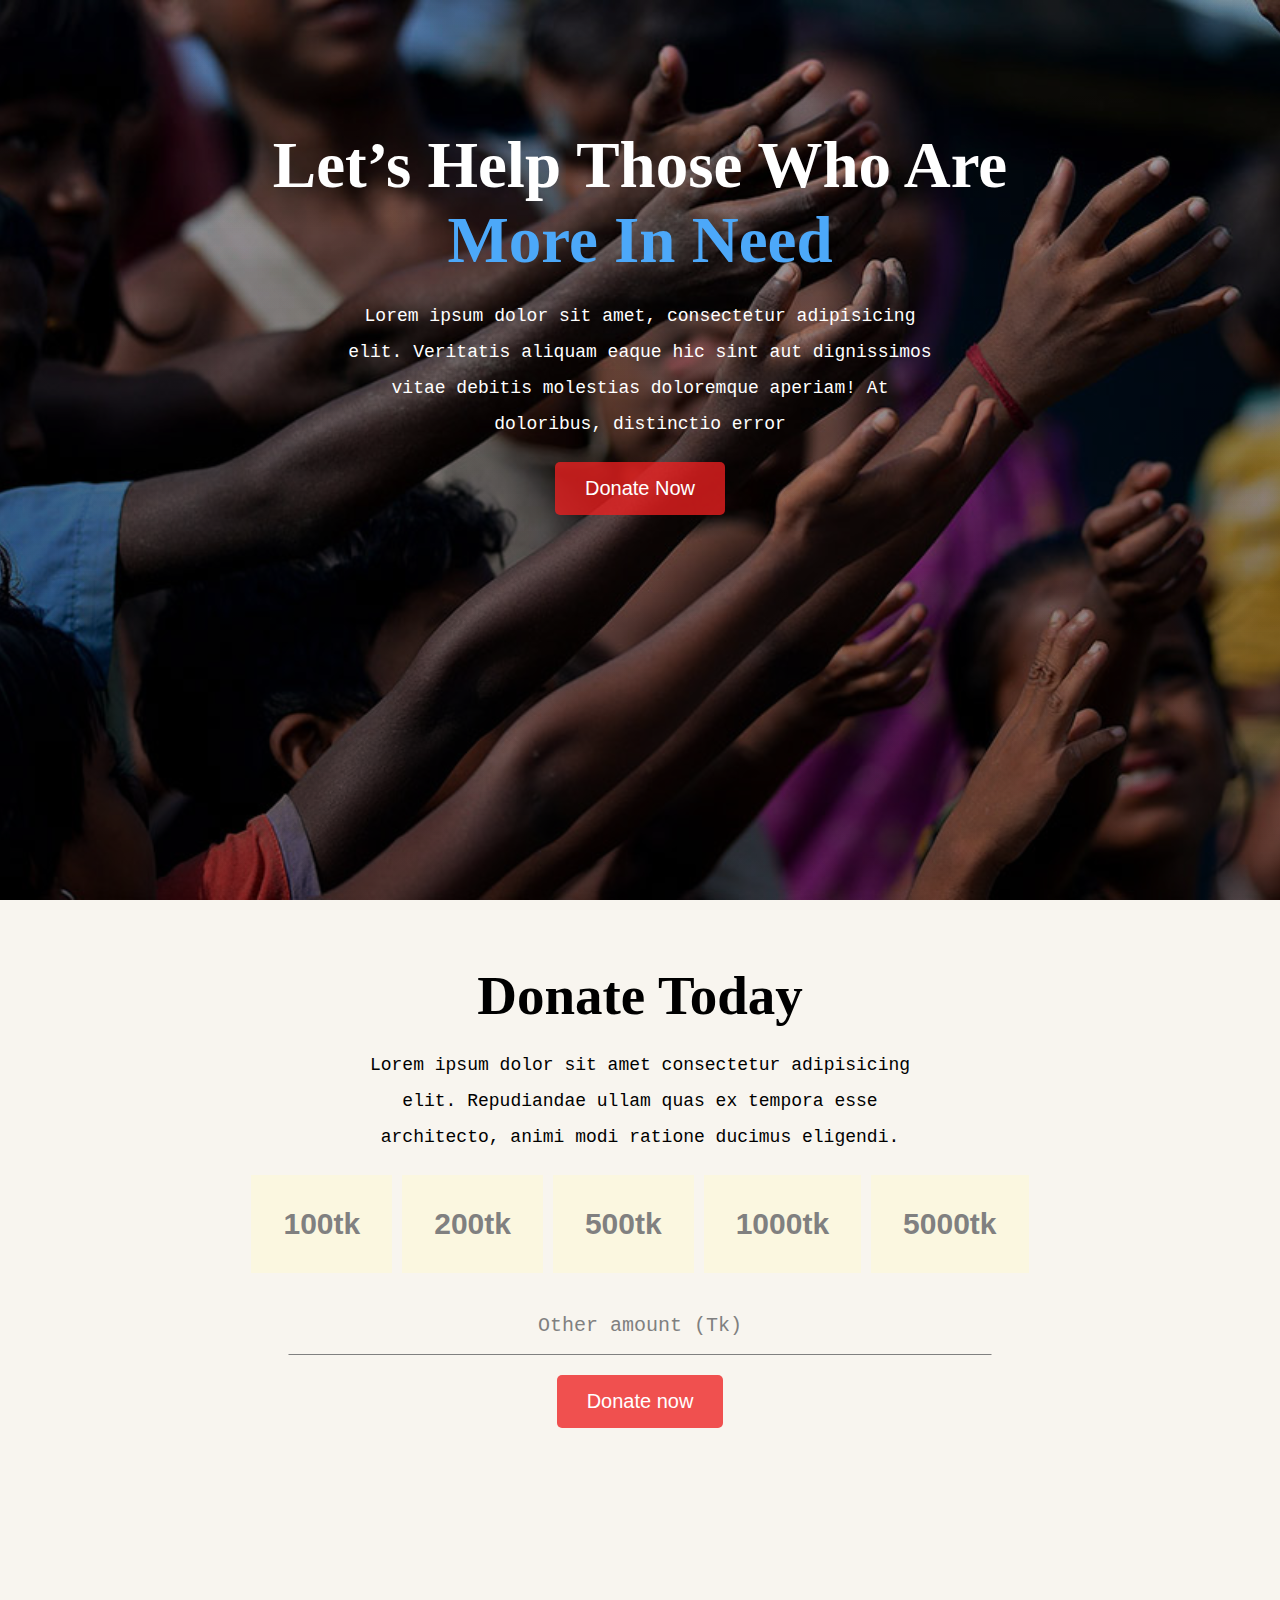
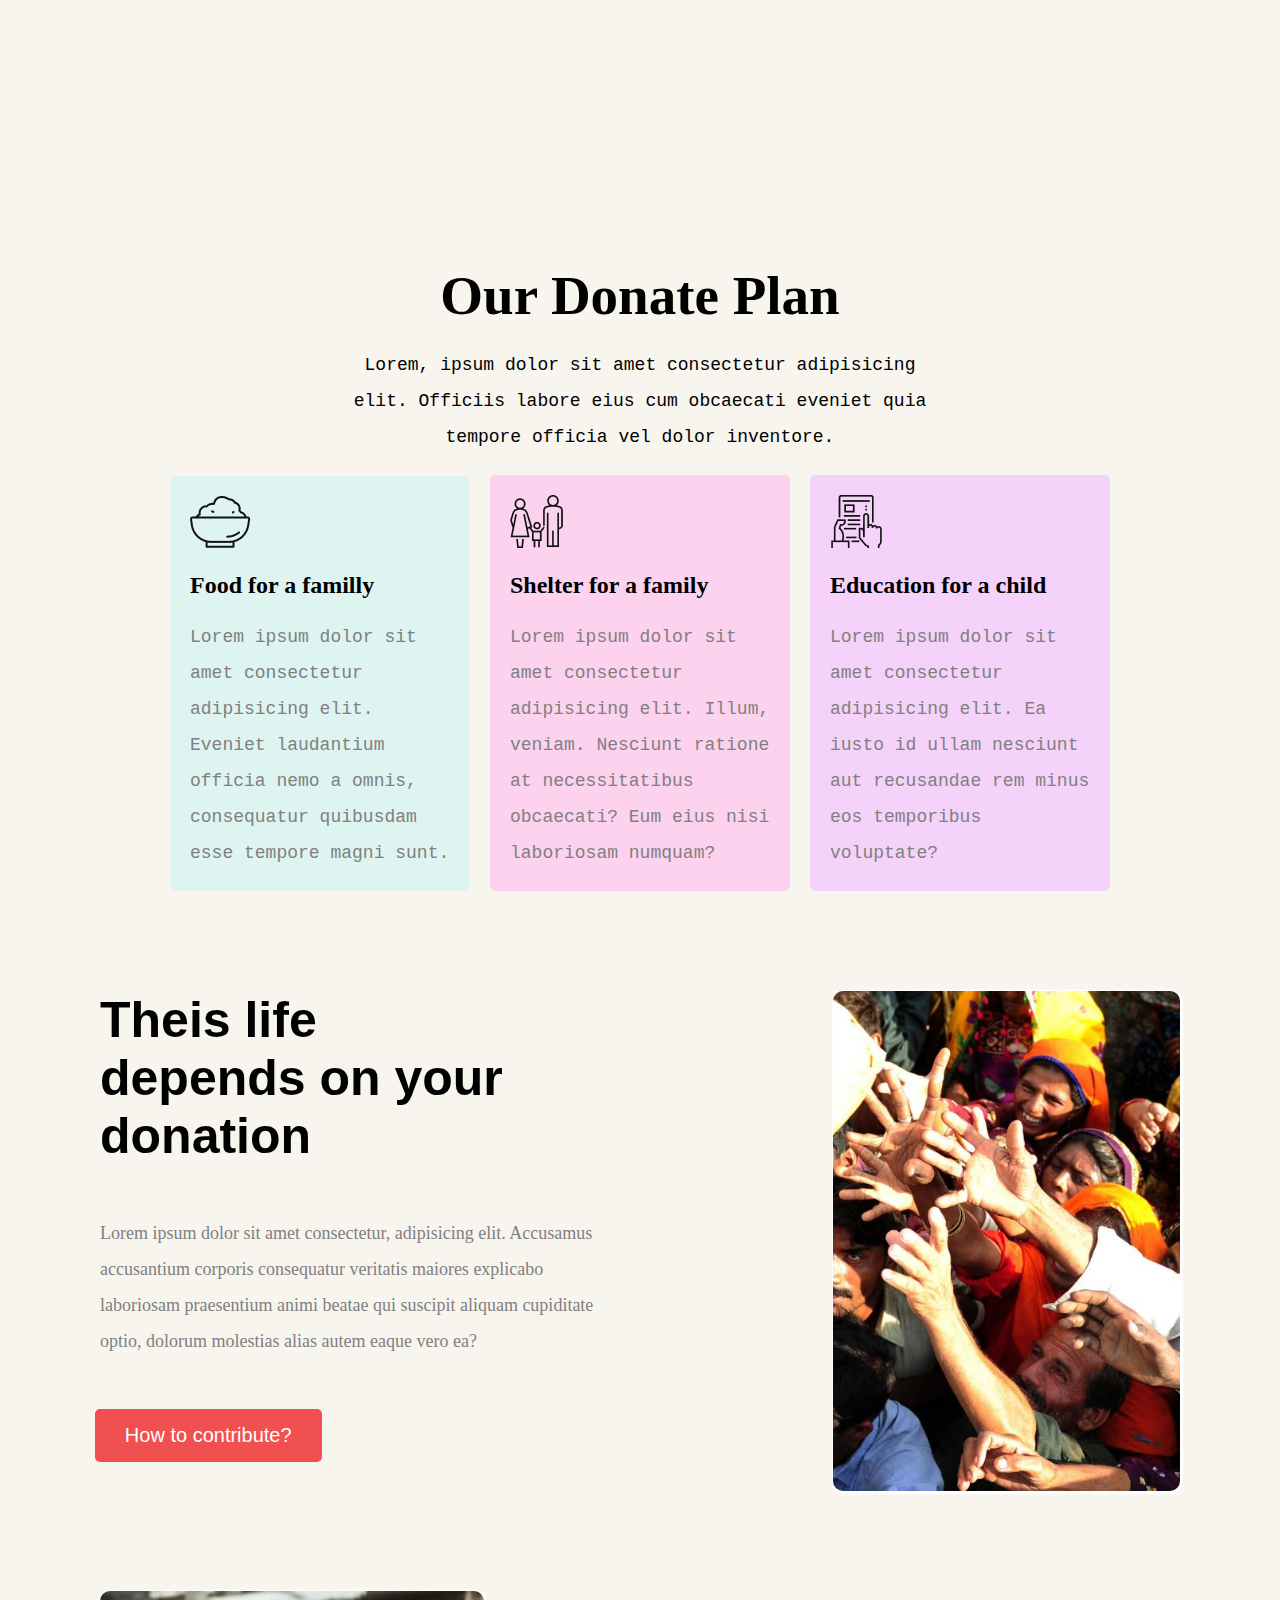
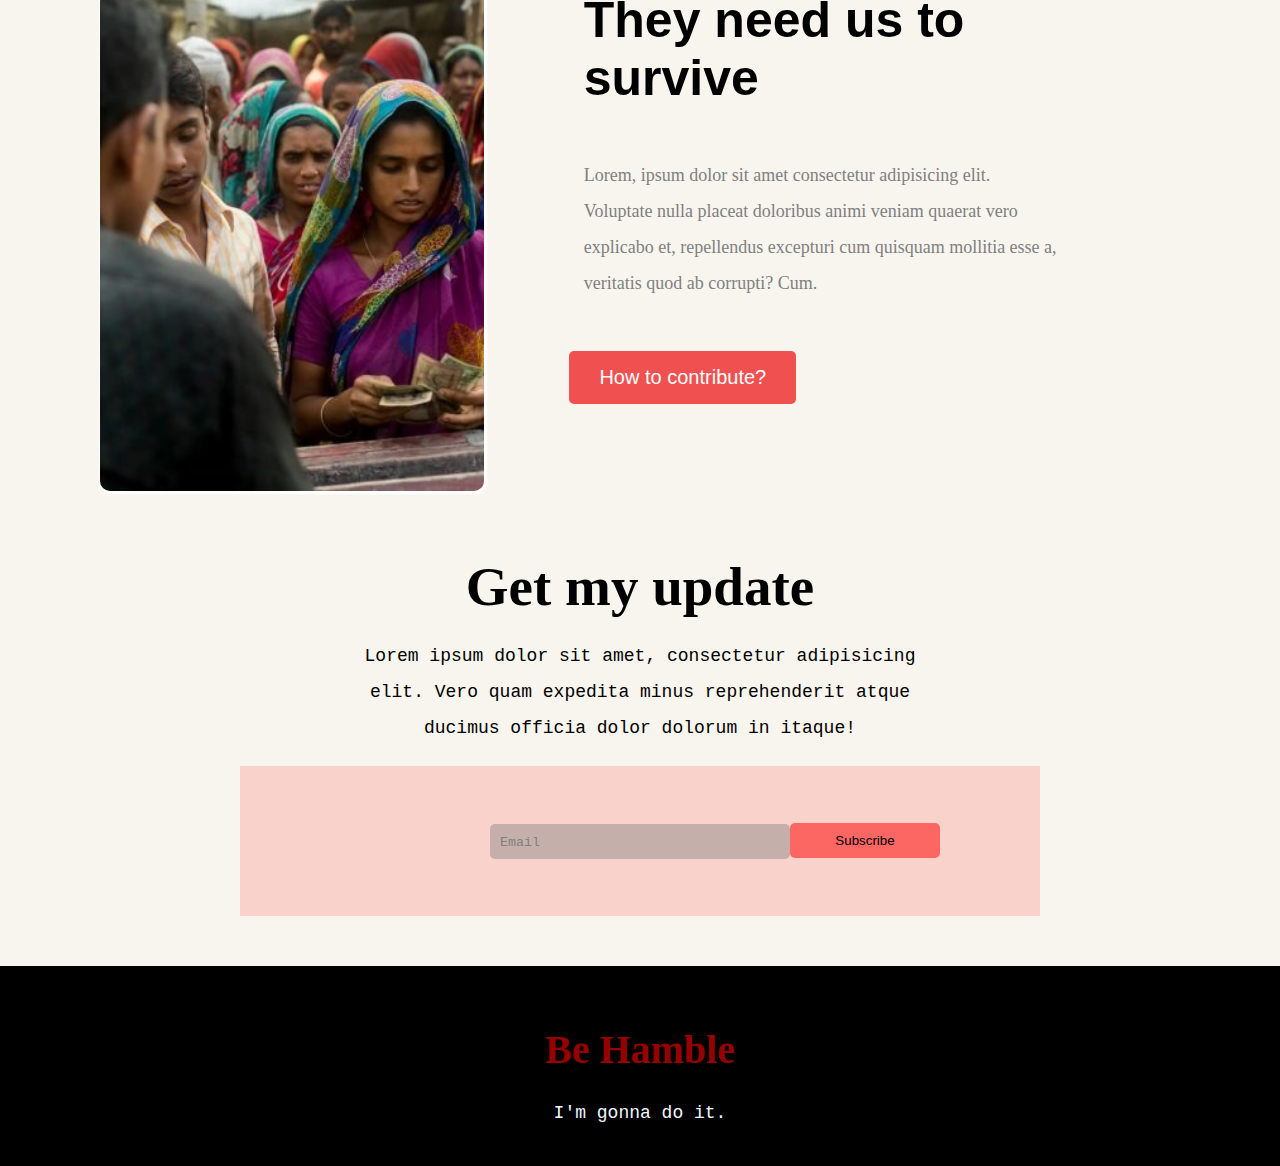
==== index.html @ bf248bb9 "guta maira push koira dlm" ====
<!-- @format -->

<!DOCTYPE html>
<html lang="en">
  <head>
    <meta charset="UTF-8" />
    <meta http-equiv="X-UA-Compatible" content="IE=edge" />
    <meta name="viewport" content="width=device-width, initial-scale=1.0" />
    <title>Donate Today</title>
    <link rel="stylesheet" href="styles/style.css" />
  </head>
  <body>
    <header>
      <section class="banner-section">
        <h1 class="banner-title">
          Let’s Help Those Who Are <br />
          <span>More In Need</span>
        </h1>
        <p class="banner-description">
          Lorem ipsum dolor sit amet, consectetur adipisicing elit. Veritatis
          aliquam eaque hic sint aut dignissimos vitae debitis molestias
          doloremque aperiam! At doloribus, distinctio error
        </p>
        <button class="primary-btn">Donate Now</button>
      </section>
    </header>
    <main>
      <section class="donation-feild">
        <div class="donation-container">
          <h1 class="donate-title">Donate Today</h1>
          <p class="donate-description">
            Lorem ipsum dolor sit amet consectetur adipisicing elit. Repudiandae
            ullam quas ex tempora esse architecto, animi modi ratione ducimus
            eligendi.
          </p>
          <section class="select-tk">
            <div class="tk">100tk</div>
            <div class="tk">200tk</div>
            <div class="tk">500tk</div>
            <div class="tk">1000tk</div>
            <div class="tk">5000tk</div>
          </section>
          <input
            type="text"
            name=""
            id="amount"
            placeholder="Other amount (Tk)"
          />
          <br />
          <button class="primary-btn">Donate now</button>
        </div>
        <!-- donation summary -->
        <section class="donation-sumary">
          <h1 class="donation-title">Our Donate Plan</h1>
          <p class="donation-description">
            Lorem, ipsum dolor sit amet consectetur adipisicing elit. Officiis
            labore eius cum obcaecati eveniet quia tempore officia vel dolor
            inventore.
          </p>
          <div class="plan-container">
            <div class="plan-section box-1">
              <img src="/icons/food.png" alt="food" />
              <h2>Food for a familly</h2>
              <p>
                Lorem ipsum dolor sit amet consectetur adipisicing elit. Eveniet
                laudantium officia nemo a omnis, consequatur quibusdam esse
                tempore magni sunt.
              </p>
            </div>
            <div class="plan-section box-2">
              <img src="/icons/shelter.png" alt="shelter" />
              <h2>Shelter for a family</h2>
              <p>
                Lorem ipsum dolor sit amet consectetur adipisicing elit. Illum,
                veniam. Nesciunt ratione at necessitatibus obcaecati? Eum eius
                nisi laboriosam numquam?
              </p>
            </div>
            <div class="plan-section box-3">
              <img src="/icons/Frame-1.png" alt="eaducation" />
              <h2>Education for a child</h2>
              <p>
                Lorem ipsum dolor sit amet consectetur adipisicing elit. Ea
                iusto id ullam nesciunt aut recusandae rem minus eos temporibus
                voluptate?
              </p>
            </div>
          </div>
          <!-- work section -->
          <div class="work-container">
            <div class="infro-container">
              <h1>Theis life depends on your donation</h1>
              <p>
                Lorem ipsum dolor sit amet consectetur, adipisicing elit.
                Accusamus accusantium corporis consequatur veritatis maiores
                explicabo laboriosam praesentium animi beatae qui suscipit
                aliquam cupiditate optio, dolorum molestias alias autem eaque
                vero ea?
              </p>
              <div class="btn-align">
                <button class="primary-btn">How to contribute?</button>
              </div>
            </div>
            <div class="img-container right-img">
              <img
                src="/images/donation0.jpg"
                alt="donation-img"
                class="work-img"
              />
            </div>
          </div>
          <div class="work-container">
            <div class="img-container left-img">
              <img
                src="/images/donation1.jpg"
                alt="donation-img"
                class="work-img"
              />
            </div>
            <div class="infro-container">
              <h1>They need us to survive</h1>
              <p>
                Lorem, ipsum dolor sit amet consectetur adipisicing elit.
                Voluptate nulla placeat doloribus animi veniam quaerat vero
                explicabo et, repellendus excepturi cum quisquam mollitia esse
                a, veritatis quod ab corrupti? Cum.
              </p>
              <div class="btn-align">
                <button class="primary-btn">How to contribute?</button>
              </div>
            </div>
          </div>

          <h1 class="update-title">Get my update</h1>
          <p class="update-description">
            Lorem ipsum dolor sit amet, consectetur adipisicing elit. Vero quam
            expedita minus reprehenderit atque ducimus officia dolor dolorum in
            itaque!
          </p>
          <div class="mail-container">
            <section class="messege">
              <input type="email" id="mail" placeholder="Email" />
              <input type="button" value="Subscribe" id="subscribe" />
            </section>
          </div>
        </section>
      </section>
    </main>
    <footer>
      <h1>Be Hamble</h1>
      <p>I'm gonna do it.</p>
    </footer>
  </body>
</html>
---- styles/style.css ----
/** @format */

* {
  margin: 0;
  padding: 0;
  box-sizing: border-box;
}
/* banner section */
.banner-section {
  width: 100%;
  height: 100vh;
  background-image: url("../images/donation-banner.jpg"),
    linear-gradient(rgba(49, 45, 45, 0.581), rgba(62, 52, 52, 0.929));
  background-blend-mode: overlay;
  background-repeat: no-repeat;
  background-position: center;
  background-size: cover;
  background-attachment: scroll;
  text-align: center;
  color: white;
}

.banner-title {
  font-size: 65px;
  font-weight: 900;
  font-family: Cambria, Cochin, Georgia, Times, "Times New Roman", serif;
  padding-top: 10%;
}

.banner-title > span {
  color: rgb(76, 168, 249);
}

.banner-description,
.donate-description,
.donation-description,
.update-description {
  font-size: 18px;
  font-family: "Courier New", Courier, monospace;
  width: 50%;
  text-align: center;
  padding: 20px;
  margin: 0 auto;
  line-height: 2;
}
/* this is primary btn which is appliyed all btn */
.primary-btn {
  color: white;
  font-size: 20px;
  padding: 15px 30px;
  background-color: rgba(237, 32, 32, 0.778);
  border: none;
  border-radius: 5px;
}

.primary-btn:hover {
  background-color: rgb(252, 88, 88);
}

/* donation feild */
.donation-feild {
  width: 100%;
  height: auto;
  text-align: center;
  background-color: rgb(248, 245, 239);
  padding-bottom: 50px;
}

.donation-container {
  height: 100vh;
}

.donate-title,
.donation-title,
.update-title {
  font-size: 55px;
  font-weight: 900;
  font-family: Cambria, Cochin, Georgia, Times, "Times New Roman", serif;
  padding-top: 5%;
}

.select-tk {
  display: flex;
  gap: 10px;
  justify-content: center;
  align-items: center;
}

.tk {
  color: gray;
  background-color: rgb(251, 247, 224);
  font-size: 30px;
  font-weight: bold;
  font-family: "Franklin Gothic Medium", "Arial Narrow", Arial, sans-serif;
  padding: 30px;
  border: 2px solid transparent;
}

.tk:hover,
.tk:active {
  border: 2px solid rgb(250, 107, 107);
  background-color: rgb(252, 192, 192);
  color: rgb(251, 102, 102);
  border-radius: 5px;
}

#amount {
  color: gray;
  height: 10px;
  width: 55%;
  padding: 30px;
  text-align: center;
  border-bottom: 1px solid gray !important ;
  outline: none;
  border: 1px solid transparent;
  margin: 20px 0;
  background: transparent;
  font-size: 20px;
}

::placeholder {
  color: gray;
  font-family: "Courier New", Courier, monospace;
}

.plan-container {
  display: flex;
  width: 90%;
  gap: 20px;
  justify-content: center;
  align-items: center;
  margin: 0 auto;
}

.plan-section {
  border: none;
  border-radius: 5px;
  padding: 20px;
  text-align: left;
  height: auto;
  width: 300px;
}

.plan-section > h2 {
  padding: 20px 0;
  color: black;
}

.plan-section > p {
  color: gray;
  line-height: 2;
  font-size: 18px;
  font-family: "Courier New", Courier, monospace;
}
.box-1 {
  background-color: rgba(99, 242, 250, 0.176);
}
.box-2 {
  background-color: rgba(254, 195, 239, 0.697);
}

.box-3 {
  background-color: rgba(243, 195, 254, 0.697);
}

.work-container {
  display: flex;
  width: 100%;
}

.img-container {
  height: 500px;
  width: 800px;
  margin-top: 20px;
  border-radius: 10px;
  box-shadow: 1px 1px 2px 2px white;
  margin-top: 100px;
  overflow: hidden;
}

.right-img {
  margin-right: 100px;
}

.left-img {
  margin-left: 100px;
}
.work-img {
  height: 100%;
  width: 100%;
  object-fit: cover;
  object-position: center;
}

.infro-container h1 {
  width: 50%;
  font-size: 50px;
  font-weight: bold;
  font-family: "Franklin Gothic Medium", "Arial Narrow", Arial, sans-serif;
  text-align: left;
  margin-left: 100px;
  margin-top: 100px;
}

.infro-container p {
  height: auto;
  font-size: 18px;
  color: gray;
  text-align: left;
  width: 60%;
  margin-left: 100px;
  line-height: 2;
  padding: 50px 0;
}
.btn-align {
  width: 50%;
}

.mail-container {
  display: flex;
  justify-content: center;
  align-items: center;
  height: 150px;
  width: 800px;
  margin: 0 auto;
  background-color: rgba(251, 177, 167, 0.499);
  position: relative;
}

#mail,
#subscribe {
  border: none;
  outline: none;
  height: 35px;
  padding: 10px;
}

#mail {
  width: 300px;
  background-color: rgba(128, 128, 128, 0.43);
  border-radius: 5px;
}
#subscribe {
  width: 150px;
  background-color: rgba(255, 0, 0, 0.51);
  border-radius: 5px;
  position: absolute;
  top: 57px;
  right: 100px;
}

footer {
  width: 100%;
  height: 200px;
  background-color: black;
  text-align: center;
  color: aliceblue;
}

footer h1 {
  font-size: 40px;
  font-family: "Times New Roman", Times, serif;
  padding-top: 60px;
  color: rgba(255, 0, 0, 0.596);
}

footer p {
  padding-top: 30px;
  font-size: 18px;
  font-family: "Courier New", Courier, monospace;
}
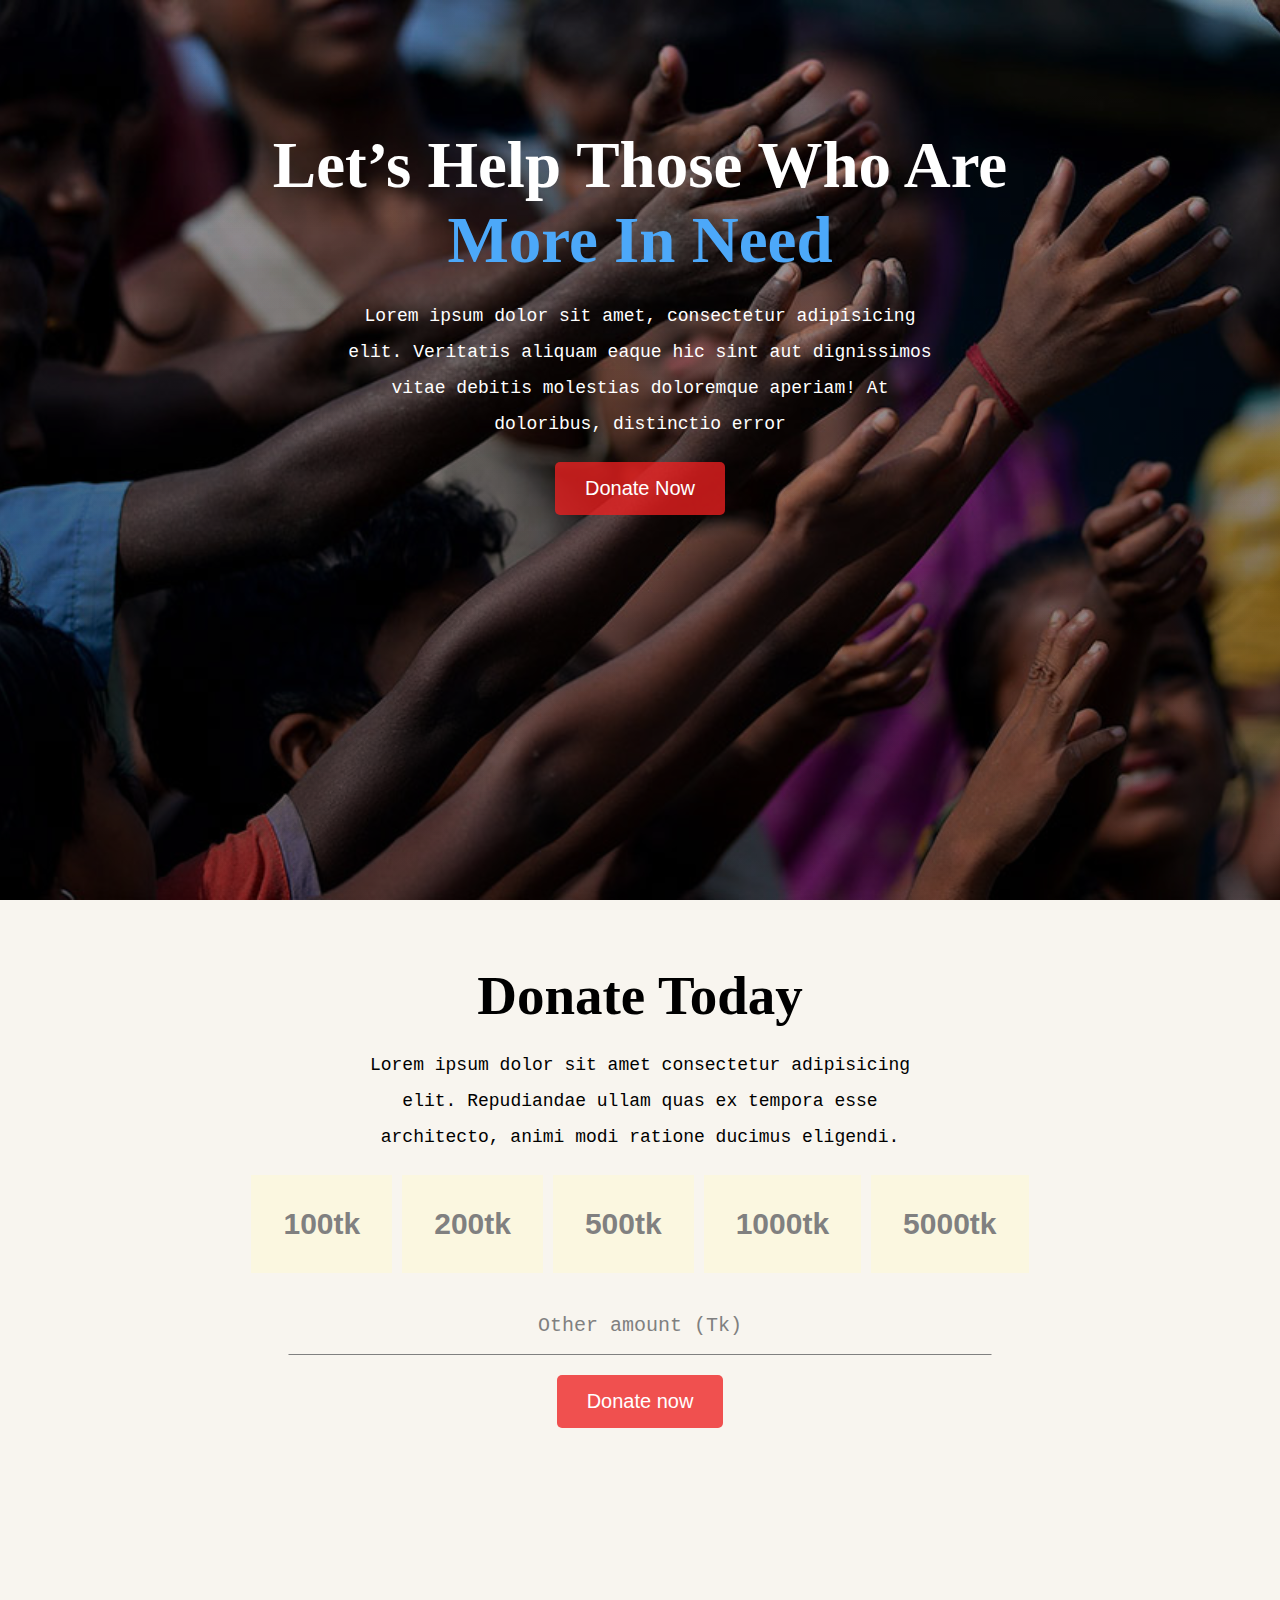
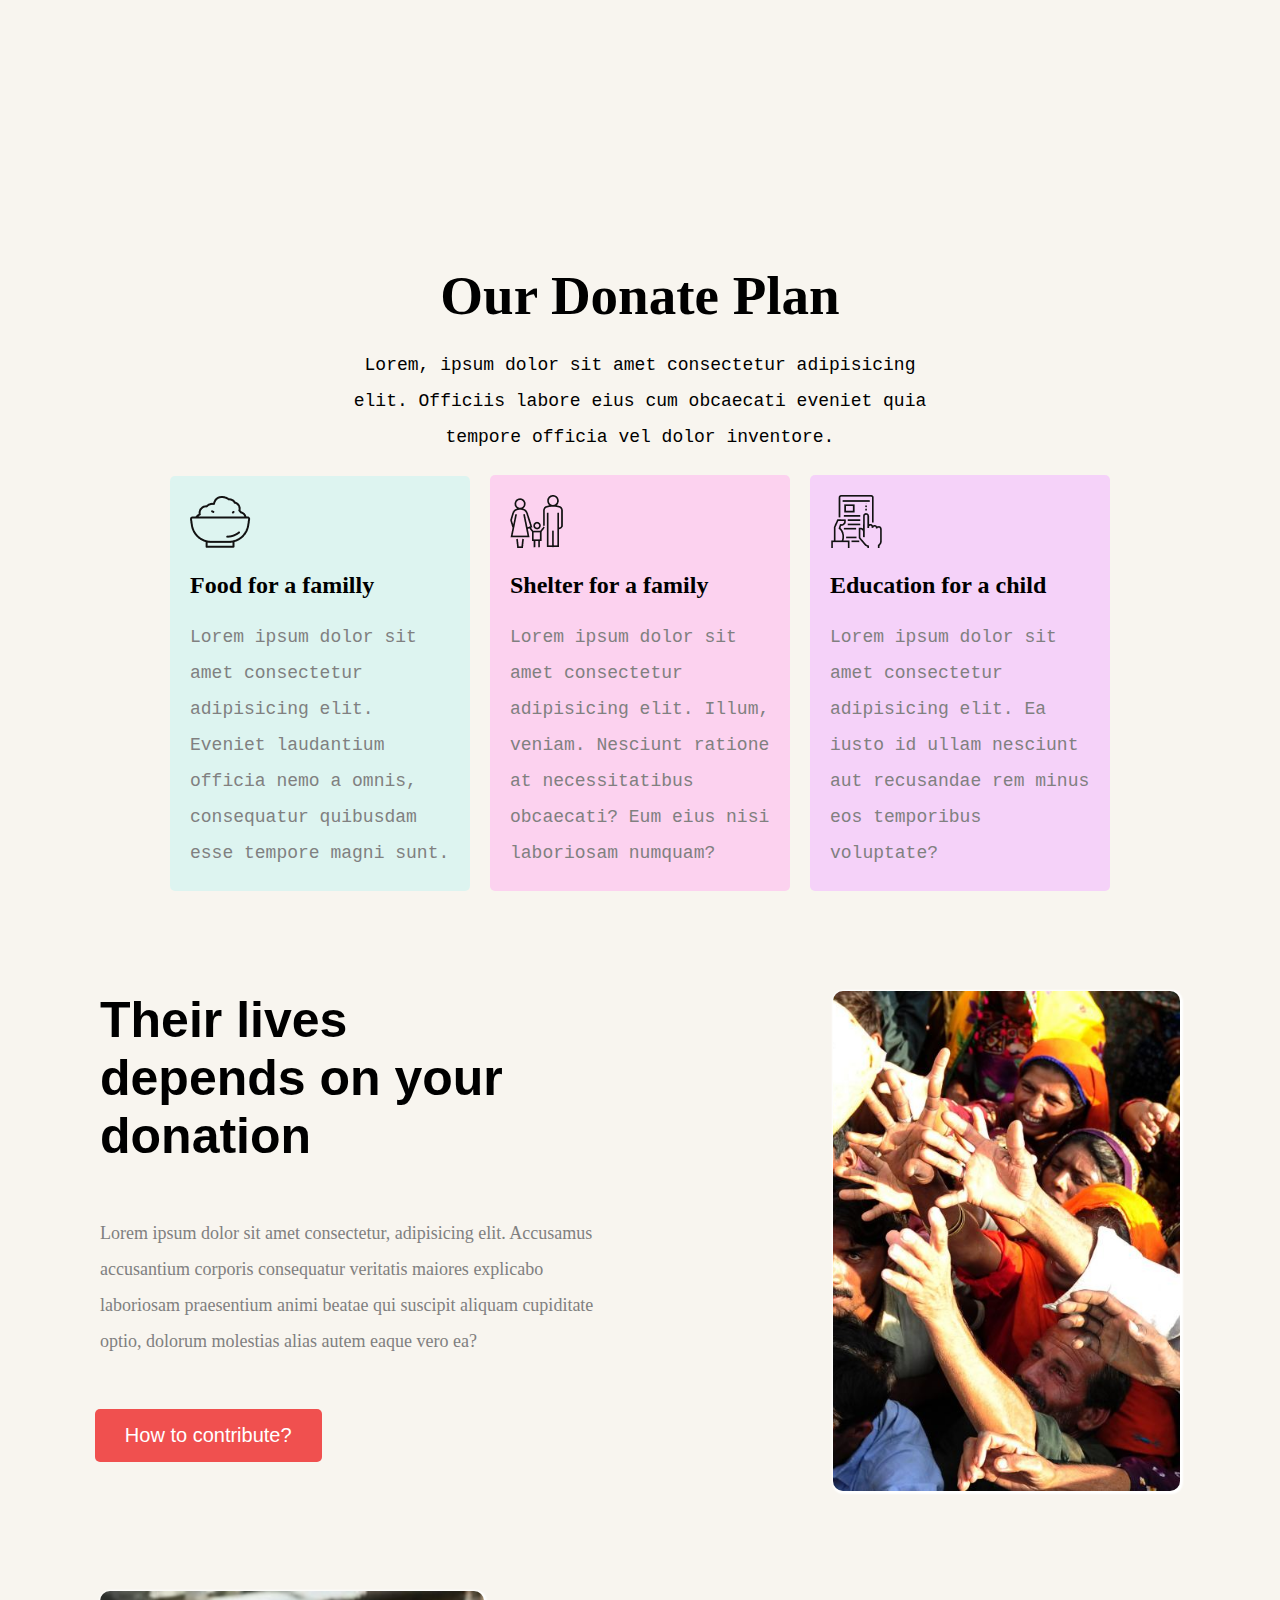
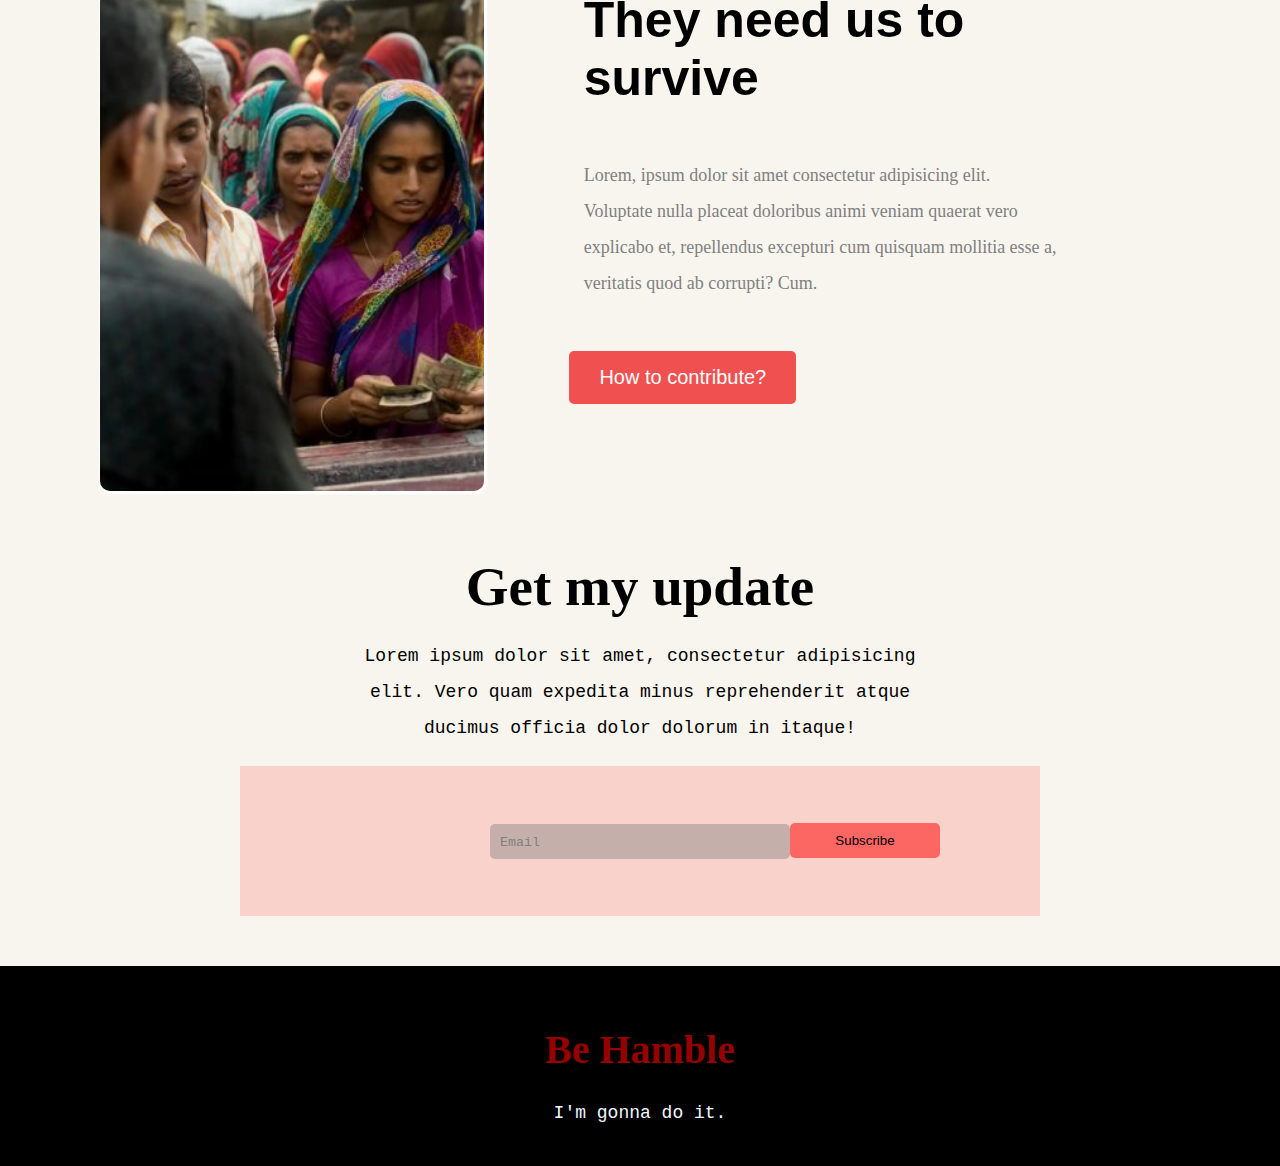
==== commit da337e46: "resolved guta" ====
--- a/index.html
+++ b/index.html
@@ -89,7 +89,7 @@
           <!-- work section -->
           <div class="work-container">
             <div class="infro-container">
-              <h1>Theis life depends on your donation</h1>
+              <h1>Their lives depends on your donation</h1>
               <p>
                 Lorem ipsum dolor sit amet consectetur, adipisicing elit.
                 Accusamus accusantium corporis consequatur veritatis maiores
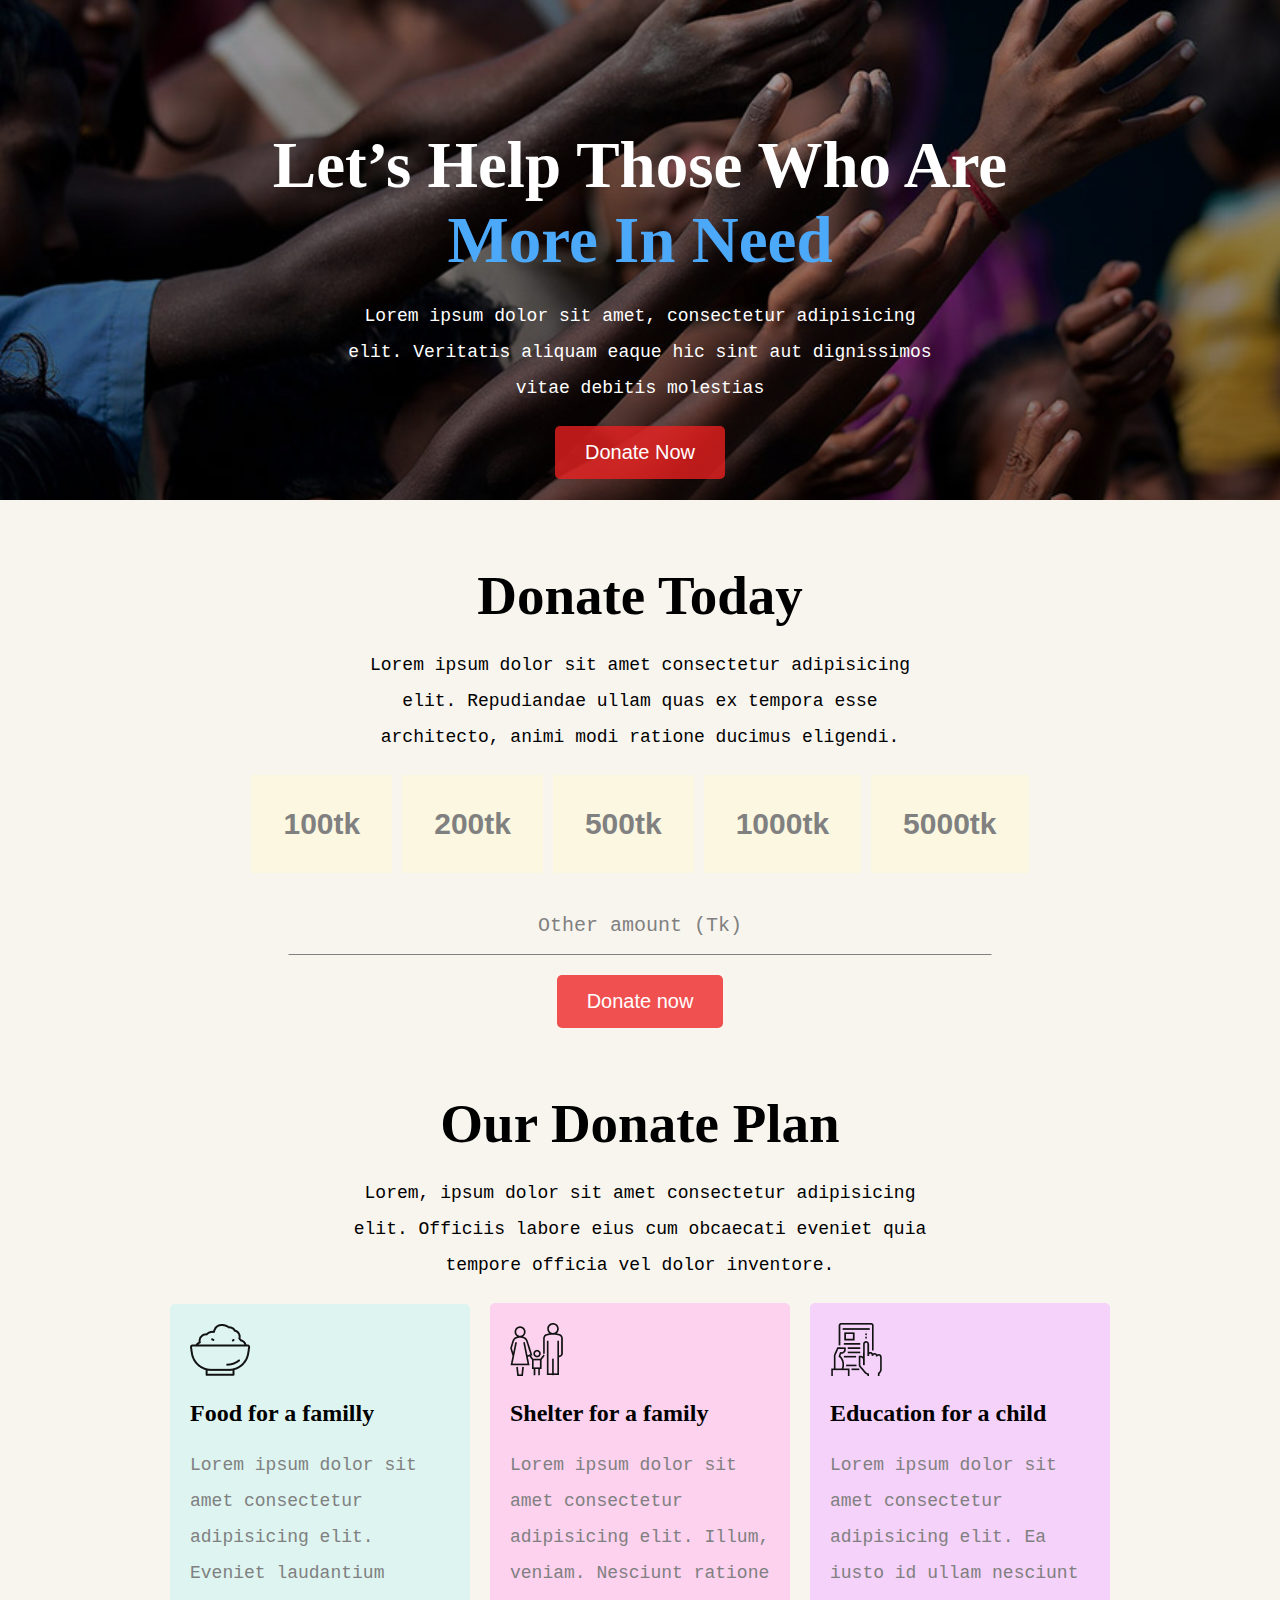
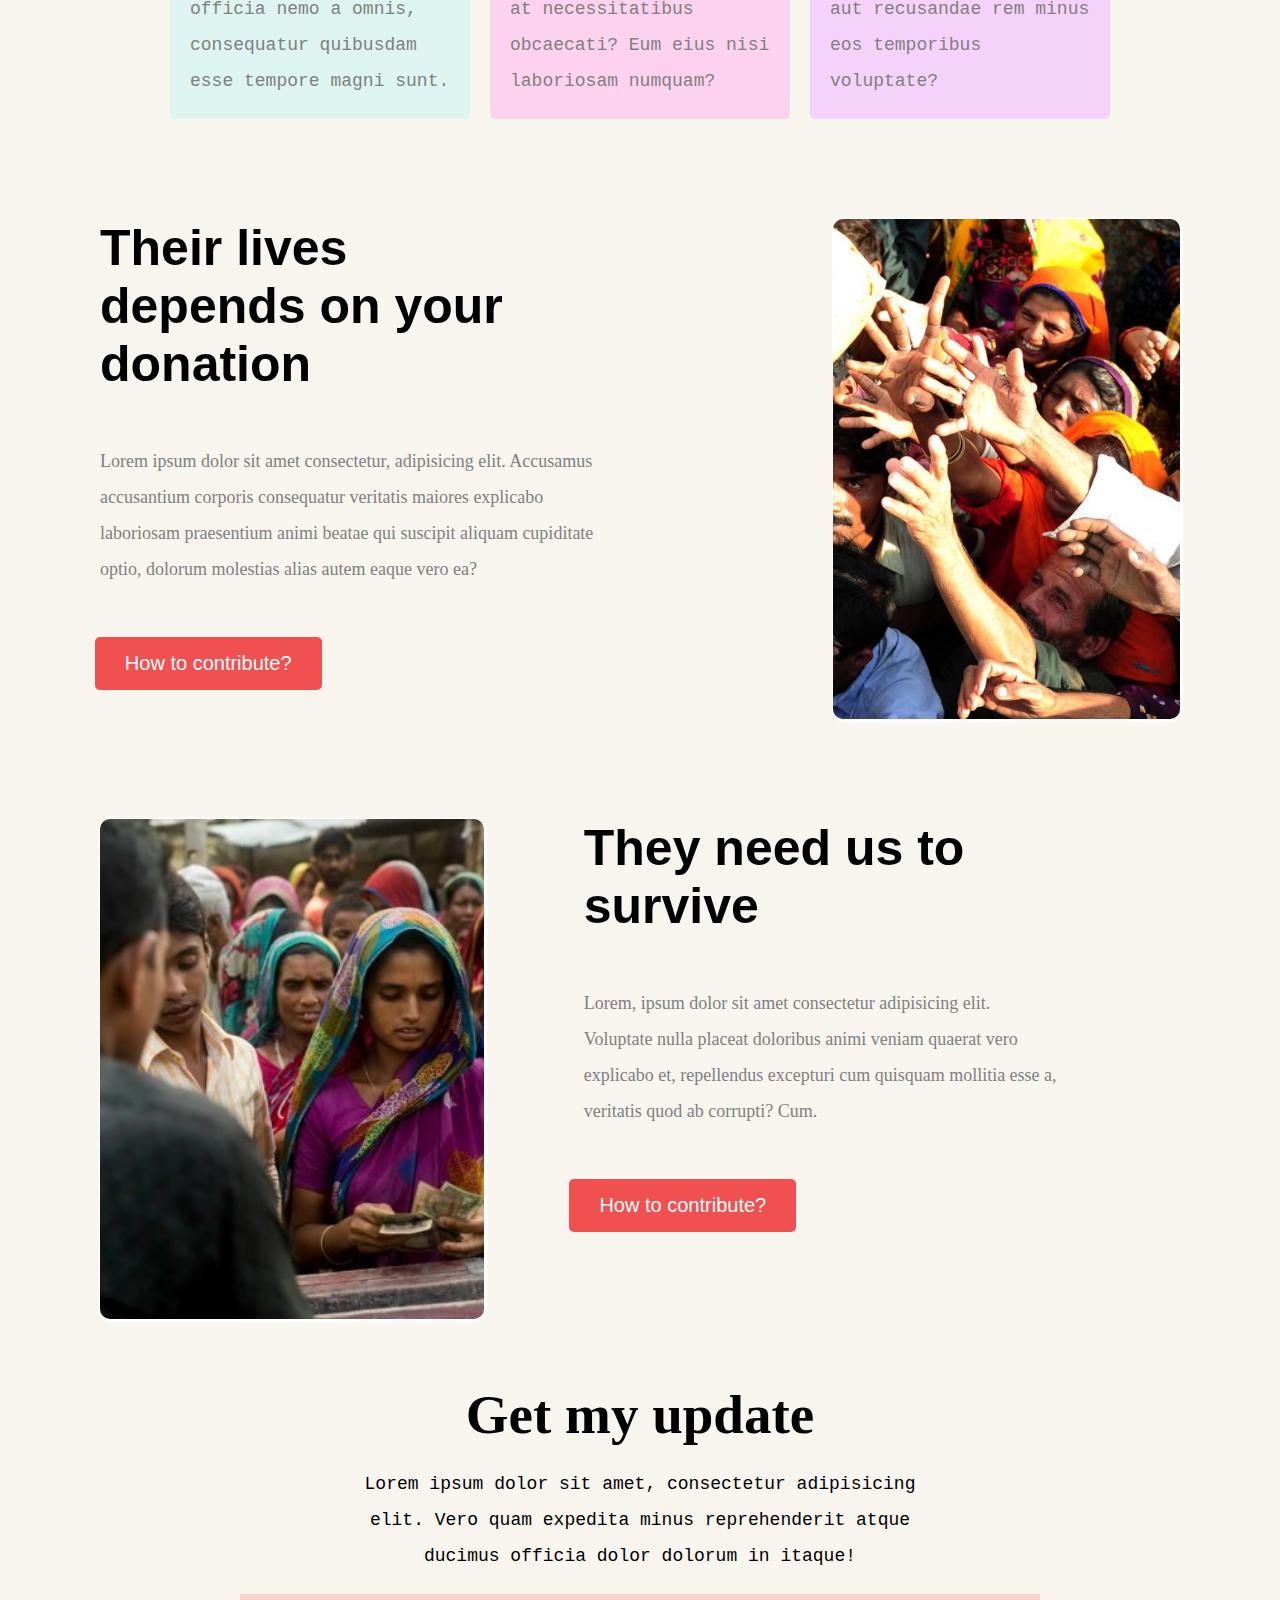
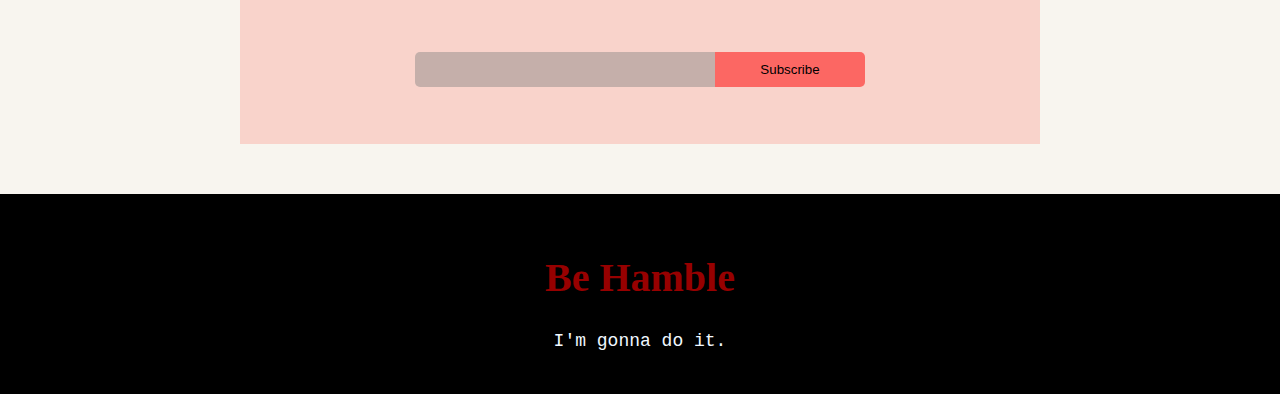
==== commit 5e21de21: "one more update" ====
--- a/index.html
+++ b/index.html
@@ -19,7 +19,6 @@
         <p class="banner-description">
           Lorem ipsum dolor sit amet, consectetur adipisicing elit. Veritatis
           aliquam eaque hic sint aut dignissimos vitae debitis molestias
-          doloremque aperiam! At doloribus, distinctio error
         </p>
         <button class="primary-btn">Donate Now</button>
       </section>
@@ -138,10 +137,8 @@
             itaque!
           </p>
           <div class="mail-container">
-            <section class="messege">
-              <input type="email" id="mail" placeholder="Email" />
-              <input type="button" value="Subscribe" id="subscribe" />
-            </section>
+            <div><input type="email" name="" id="mail" /></div>
+            <div><button id="subscribe">Subscribe</button></div>
           </div>
         </section>
       </section>
--- a/styles/style.css
+++ b/styles/style.css
@@ -8,7 +8,7 @@
 /* banner section */
 .banner-section {
   width: 100%;
-  height: 100vh;
+  height: 500px;
   background-image: url("../images/donation-banner.jpg"),
     linear-gradient(rgba(49, 45, 45, 0.581), rgba(62, 52, 52, 0.929));
   background-blend-mode: overlay;
@@ -67,7 +67,7 @@
 }
 
 .donation-container {
-  height: 100vh;
+  height: 100%;
 }
 
 .donate-title,
@@ -171,7 +171,6 @@
 .img-container {
   height: 500px;
   width: 800px;
-  margin-top: 20px;
   border-radius: 10px;
   box-shadow: 1px 1px 2px 2px white;
   margin-top: 100px;
@@ -189,7 +188,7 @@
   height: 100%;
   width: 100%;
   object-fit: cover;
-  object-position: center;
+  object-position: inherit;
 }
 
 .infro-container h1 {
@@ -224,7 +223,6 @@
   width: 800px;
   margin: 0 auto;
   background-color: rgba(251, 177, 167, 0.499);
-  position: relative;
 }
 
 #mail,
@@ -238,15 +236,12 @@
 #mail {
   width: 300px;
   background-color: rgba(128, 128, 128, 0.43);
-  border-radius: 5px;
+  border-radius: 5px 0 0 5px;
 }
 #subscribe {
   width: 150px;
   background-color: rgba(255, 0, 0, 0.51);
-  border-radius: 5px;
-  position: absolute;
-  top: 57px;
-  right: 100px;
+  border-radius: 0 5px 5px 0;
 }
 
 footer {
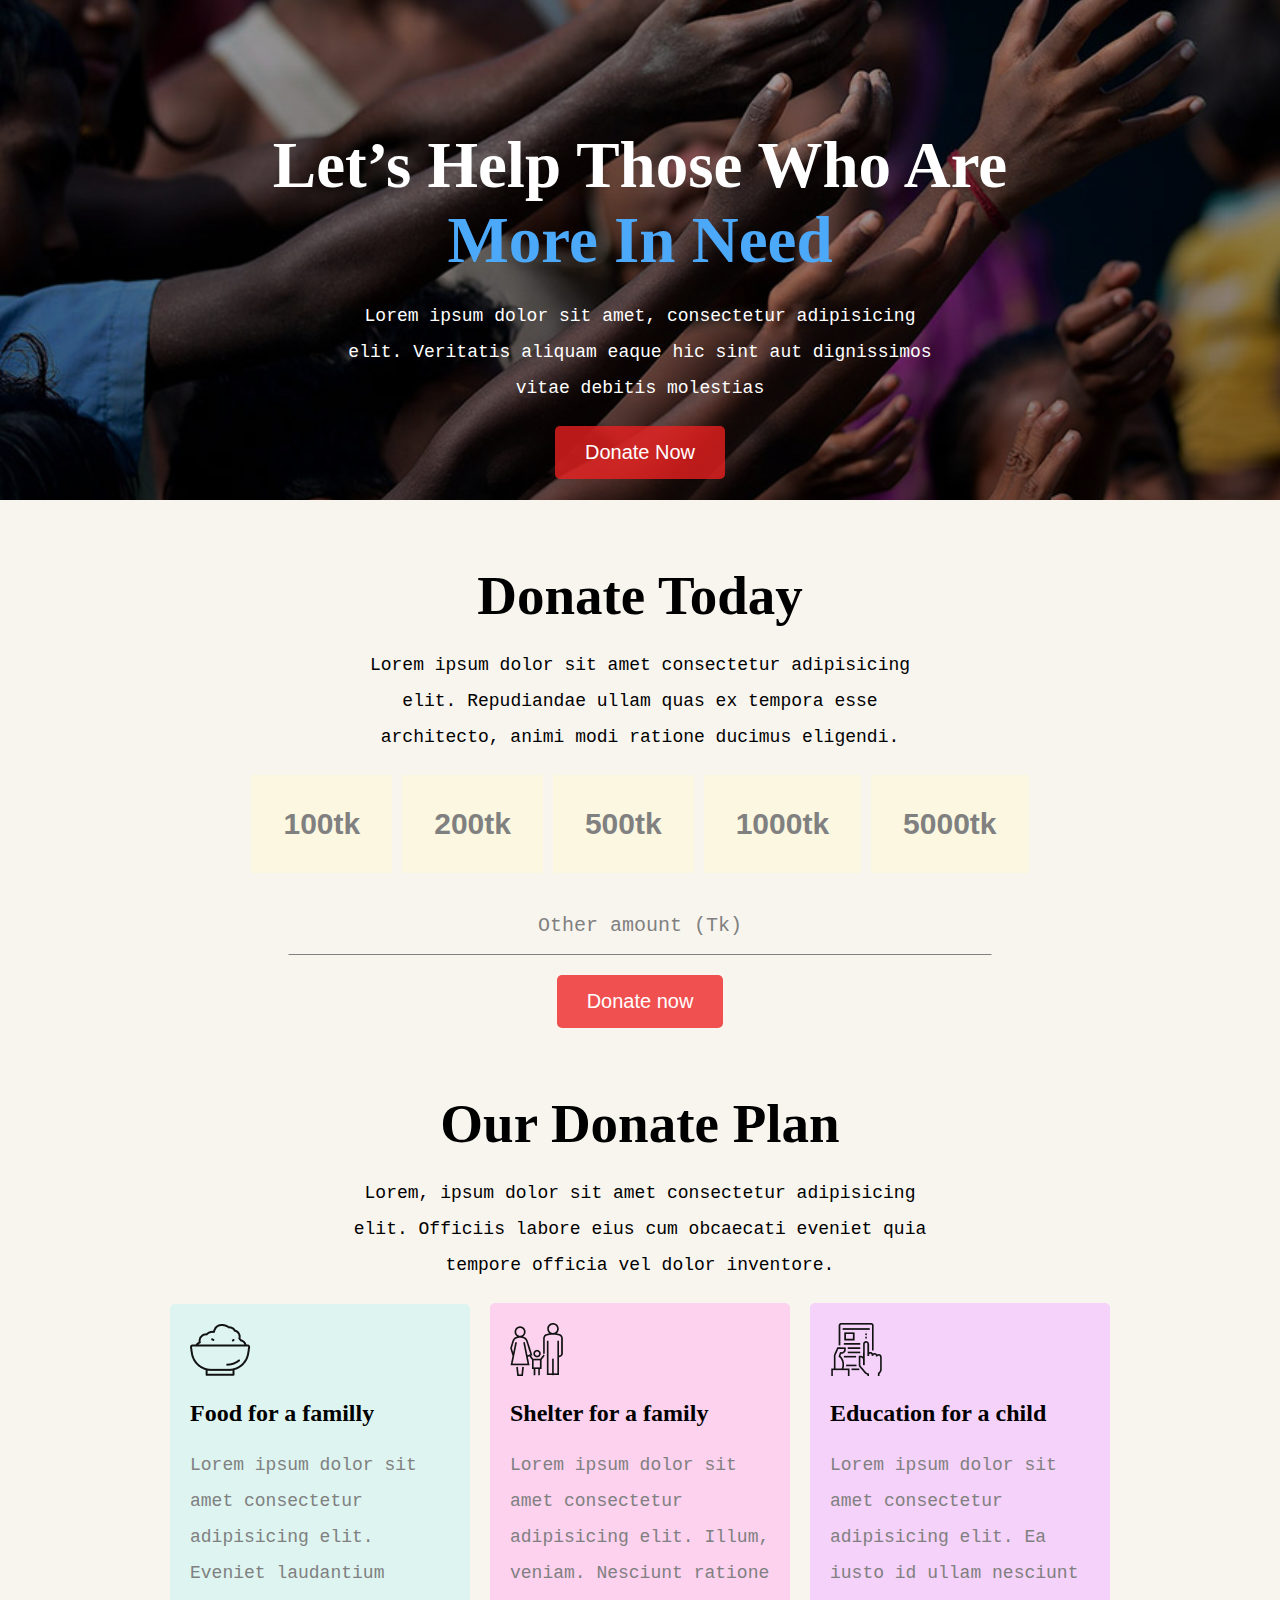
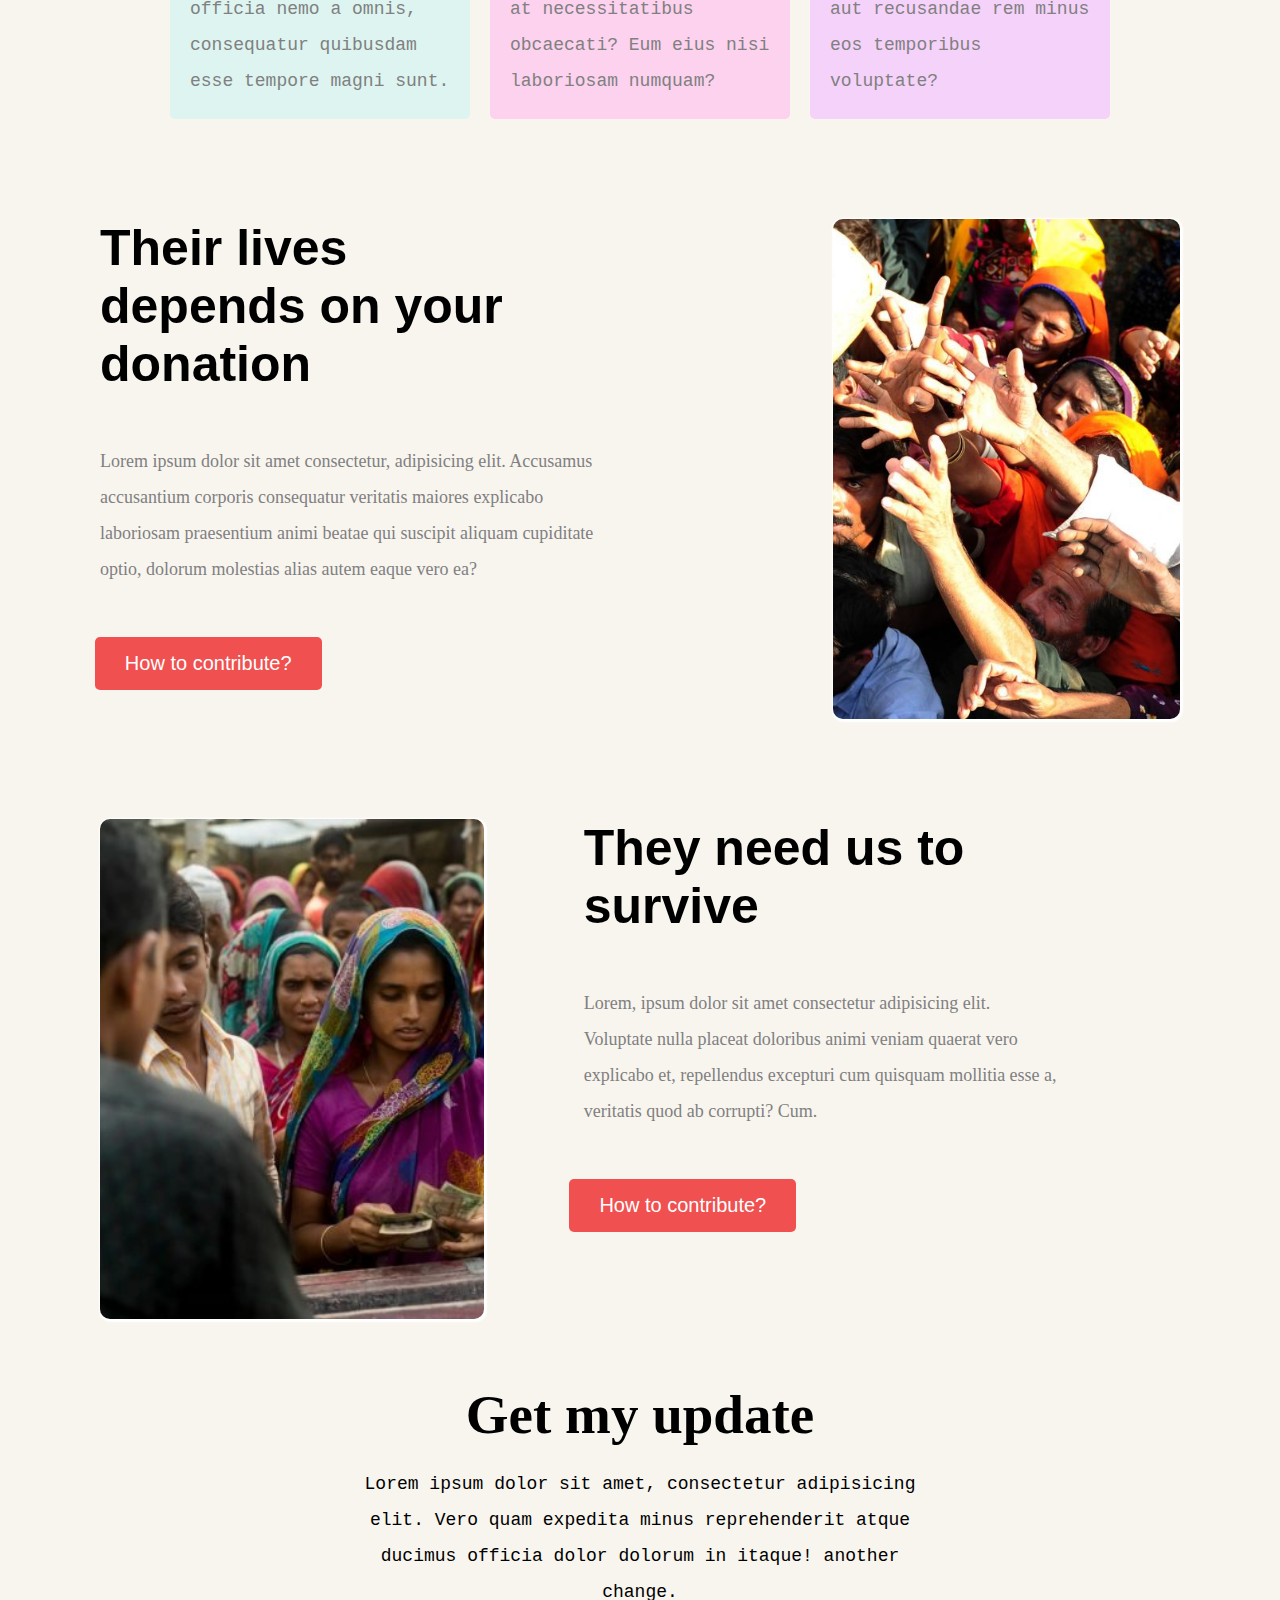
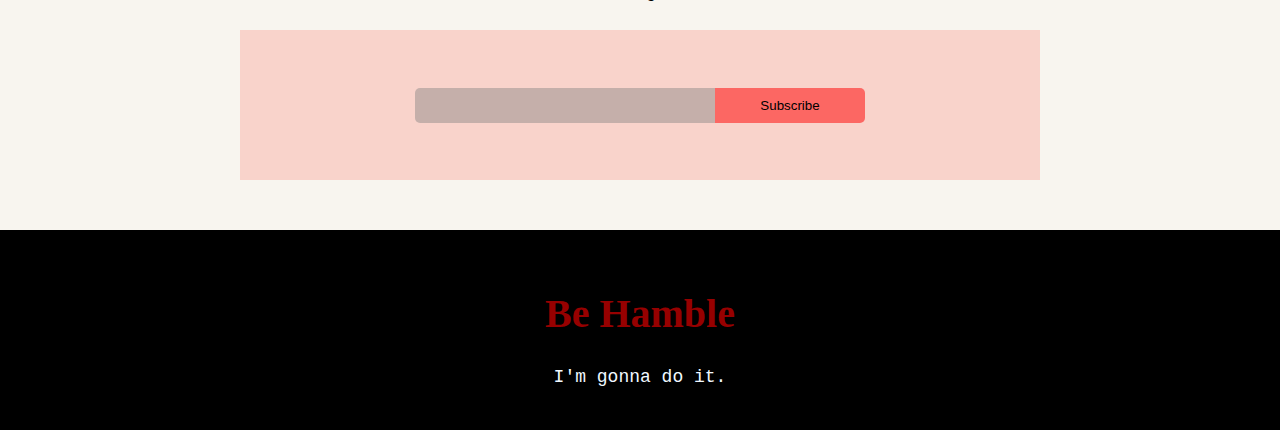
==== commit 645b8ce0: "modified" ====
--- a/index.html
+++ b/index.html
@@ -134,7 +134,7 @@
           <p class="update-description">
             Lorem ipsum dolor sit amet, consectetur adipisicing elit. Vero quam
             expedita minus reprehenderit atque ducimus officia dolor dolorum in
-            itaque!
+            itaque! another change.
           </p>
           <div class="mail-container">
             <div><input type="email" name="" id="mail" /></div>
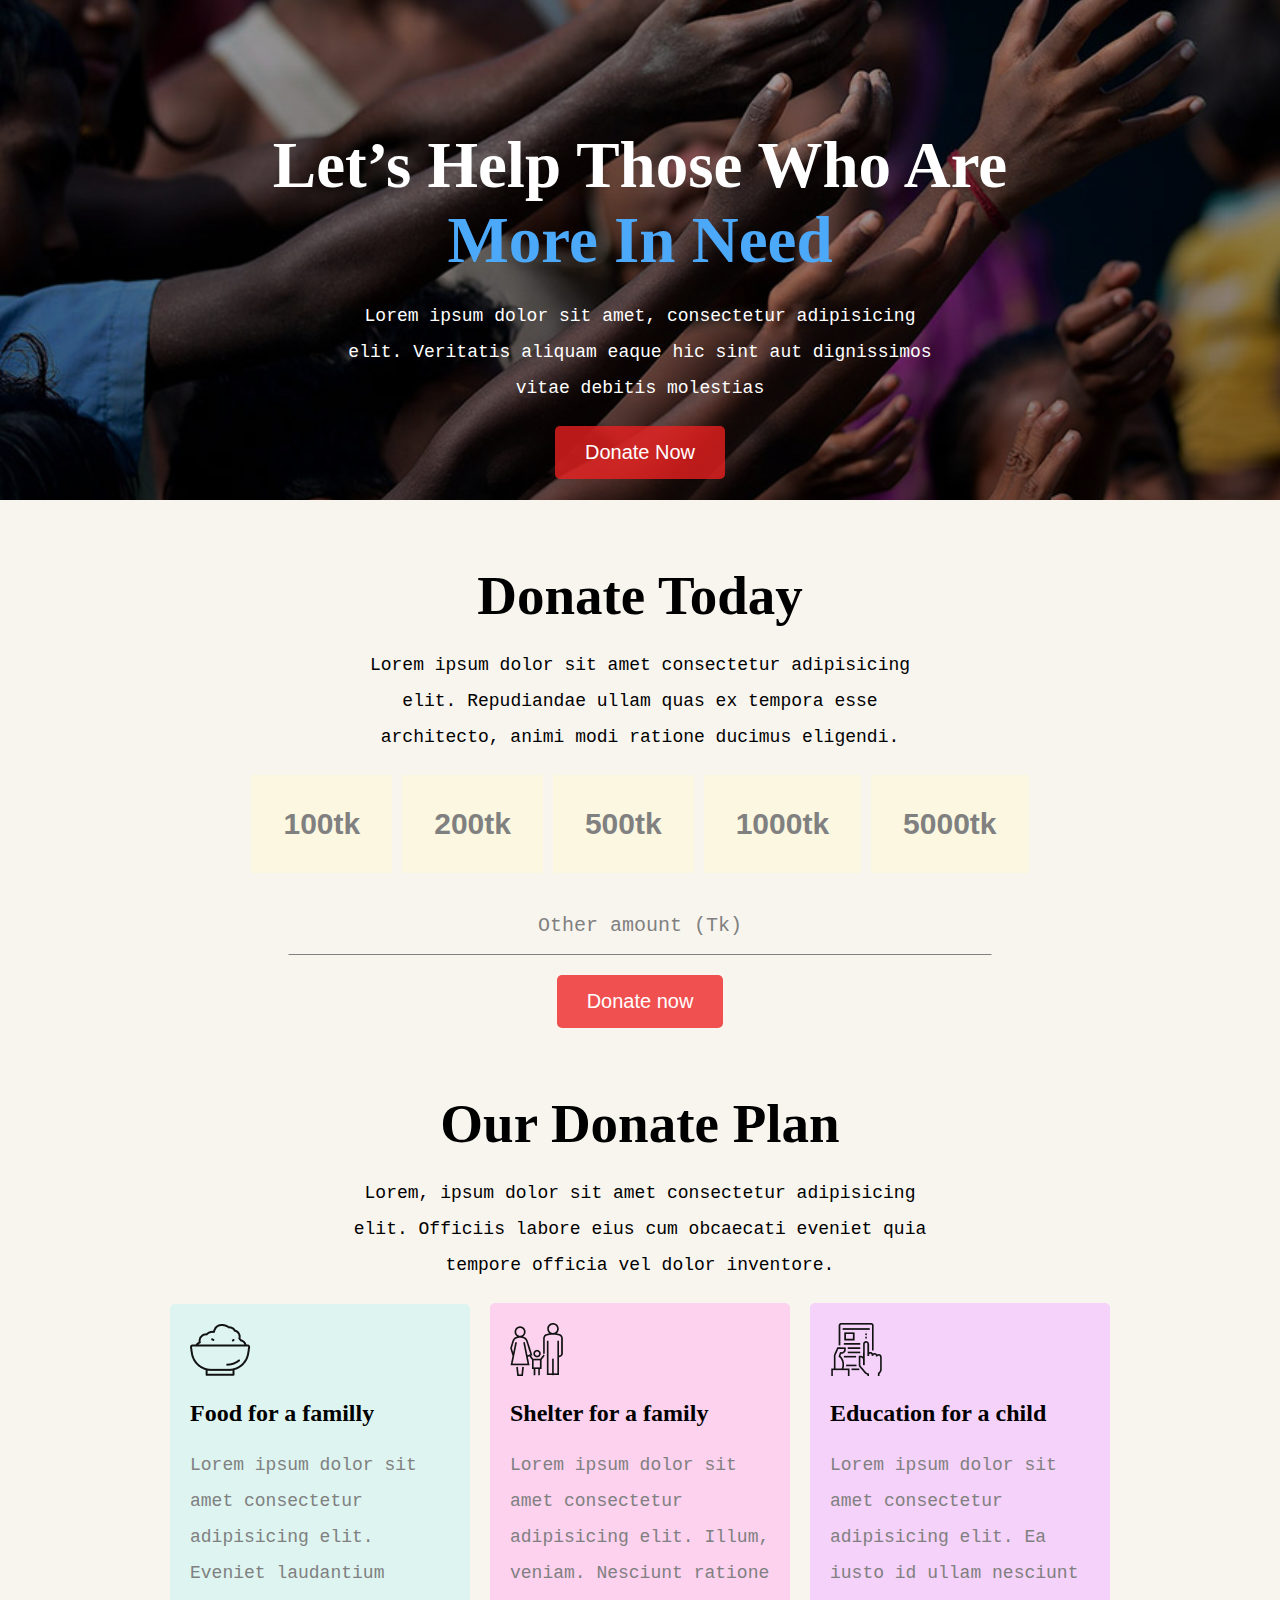
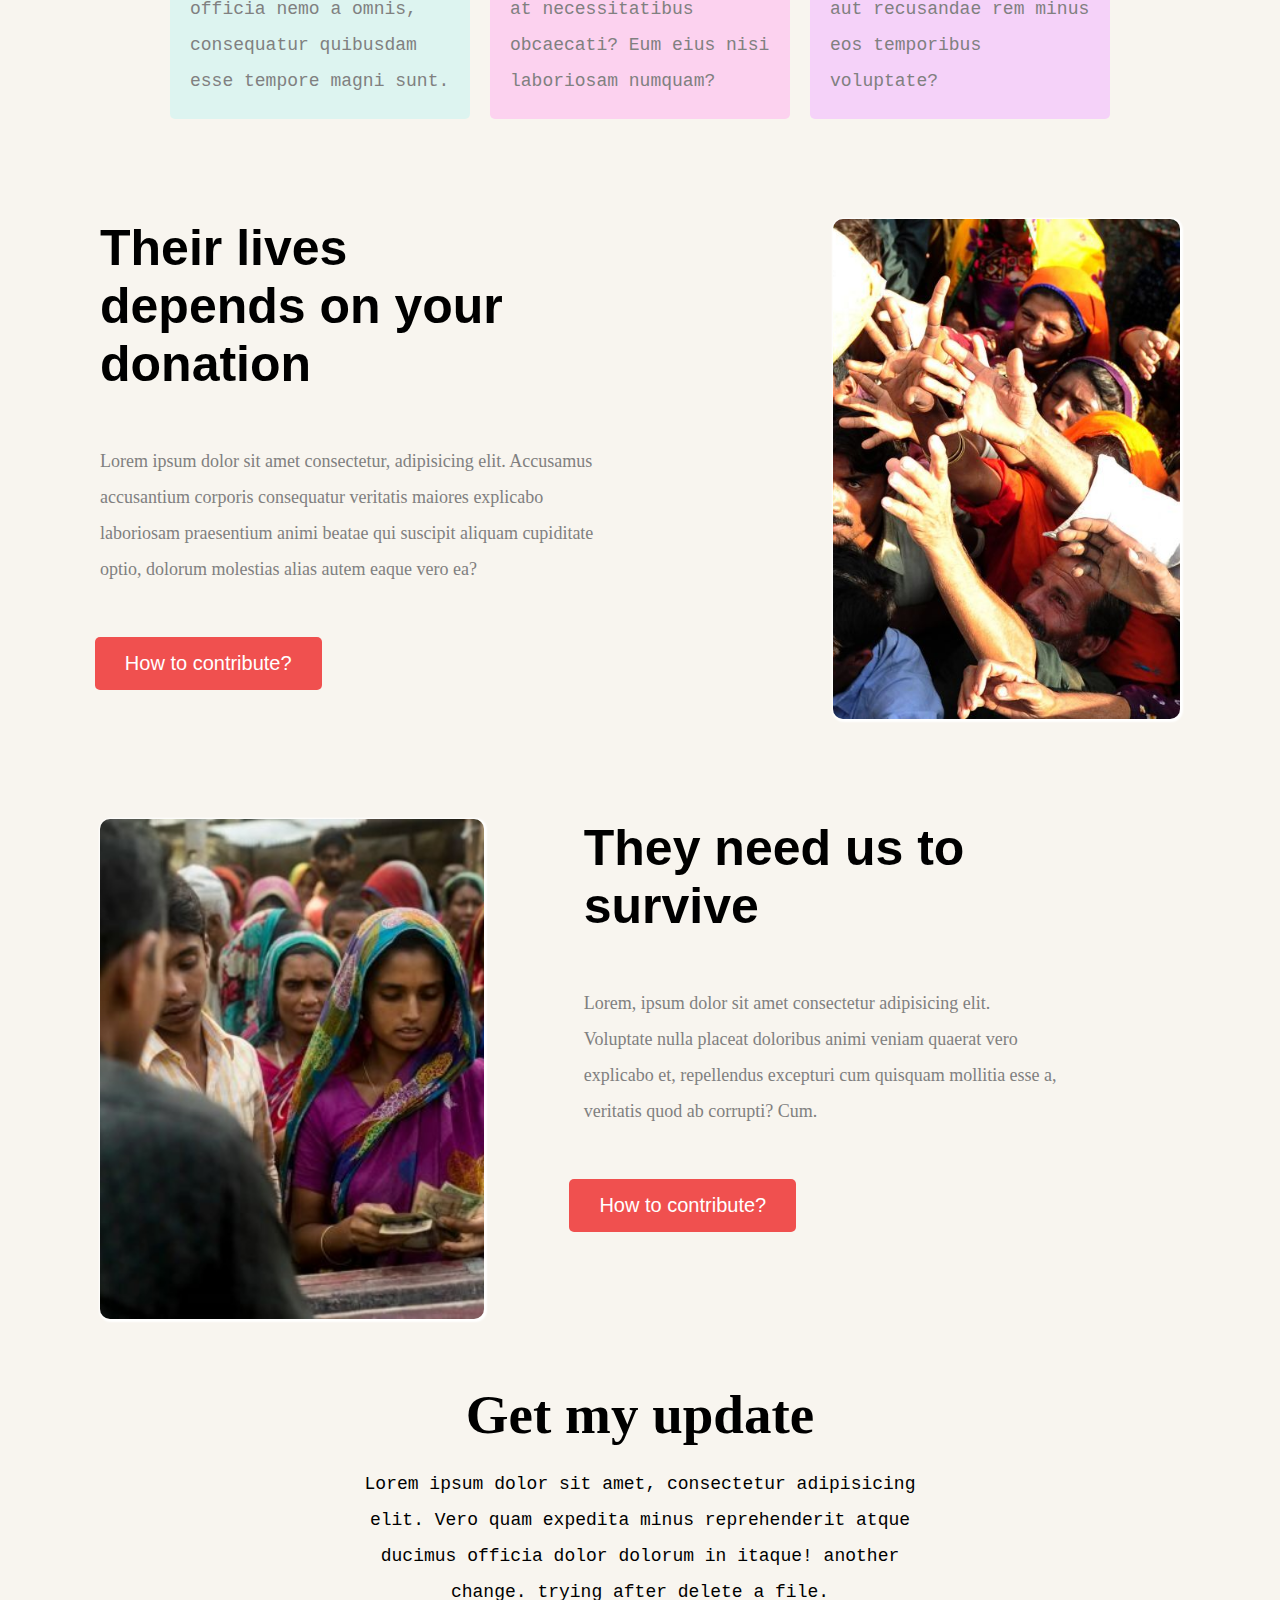
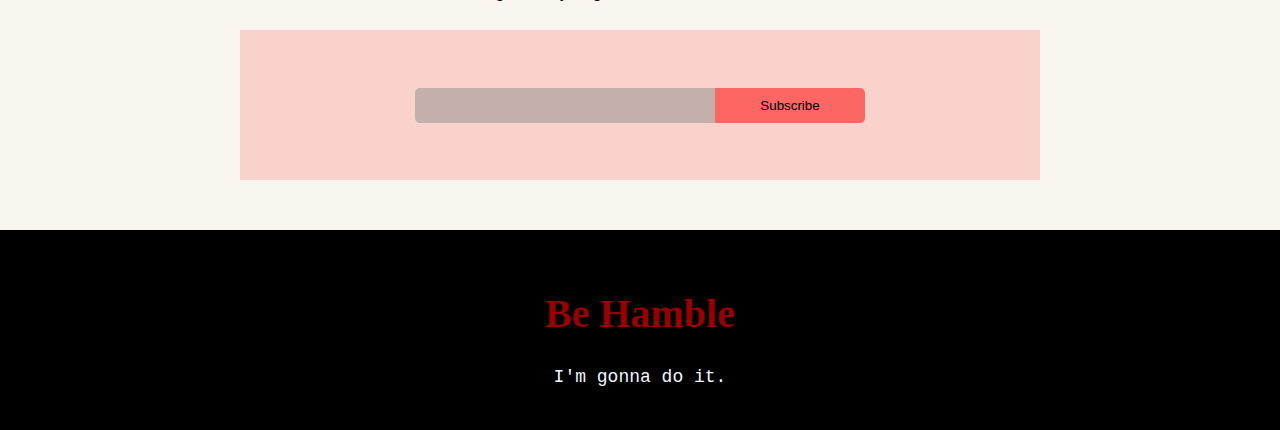
==== commit f45c06e9: "modified again" ====
--- a/index.html
+++ b/index.html
@@ -134,7 +134,7 @@
           <p class="update-description">
             Lorem ipsum dolor sit amet, consectetur adipisicing elit. Vero quam
             expedita minus reprehenderit atque ducimus officia dolor dolorum in
-            itaque! another change.
+            itaque! another change. trying after delete a file.
           </p>
           <div class="mail-container">
             <div><input type="email" name="" id="mail" /></div>
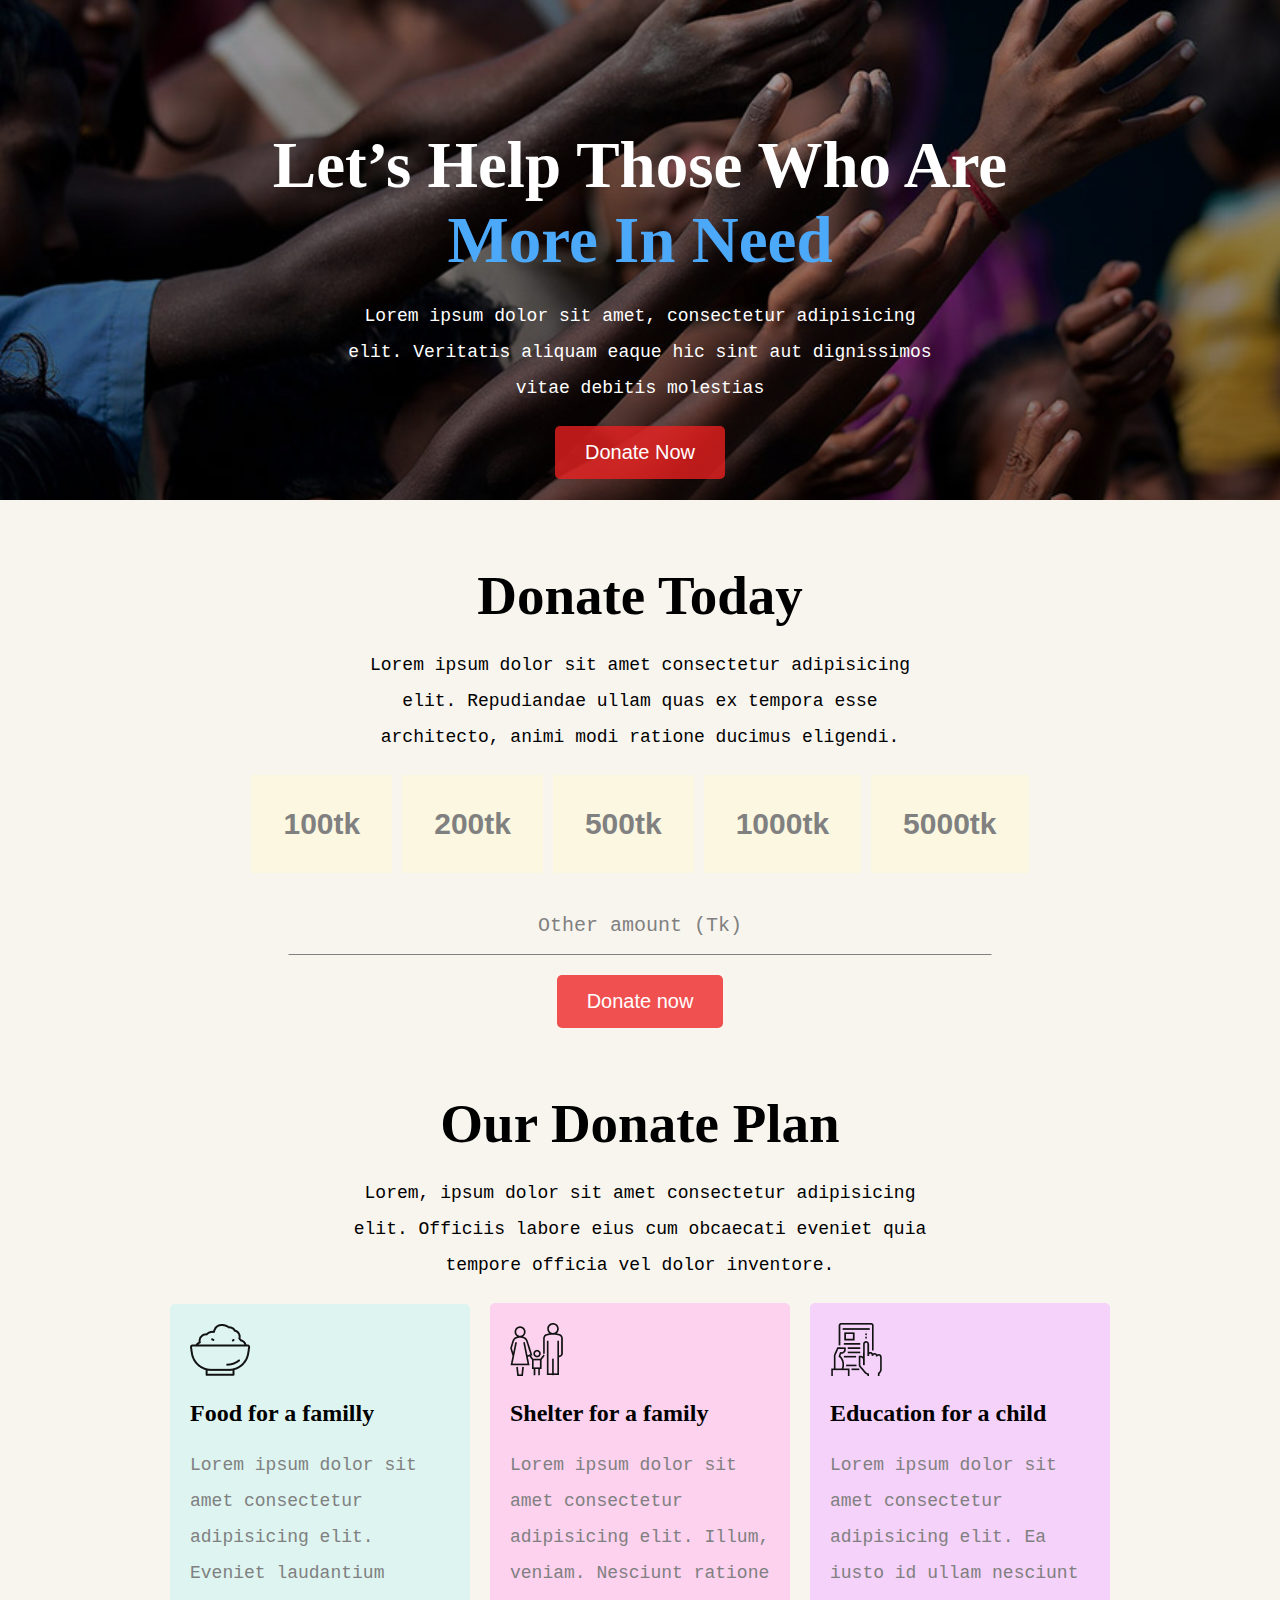
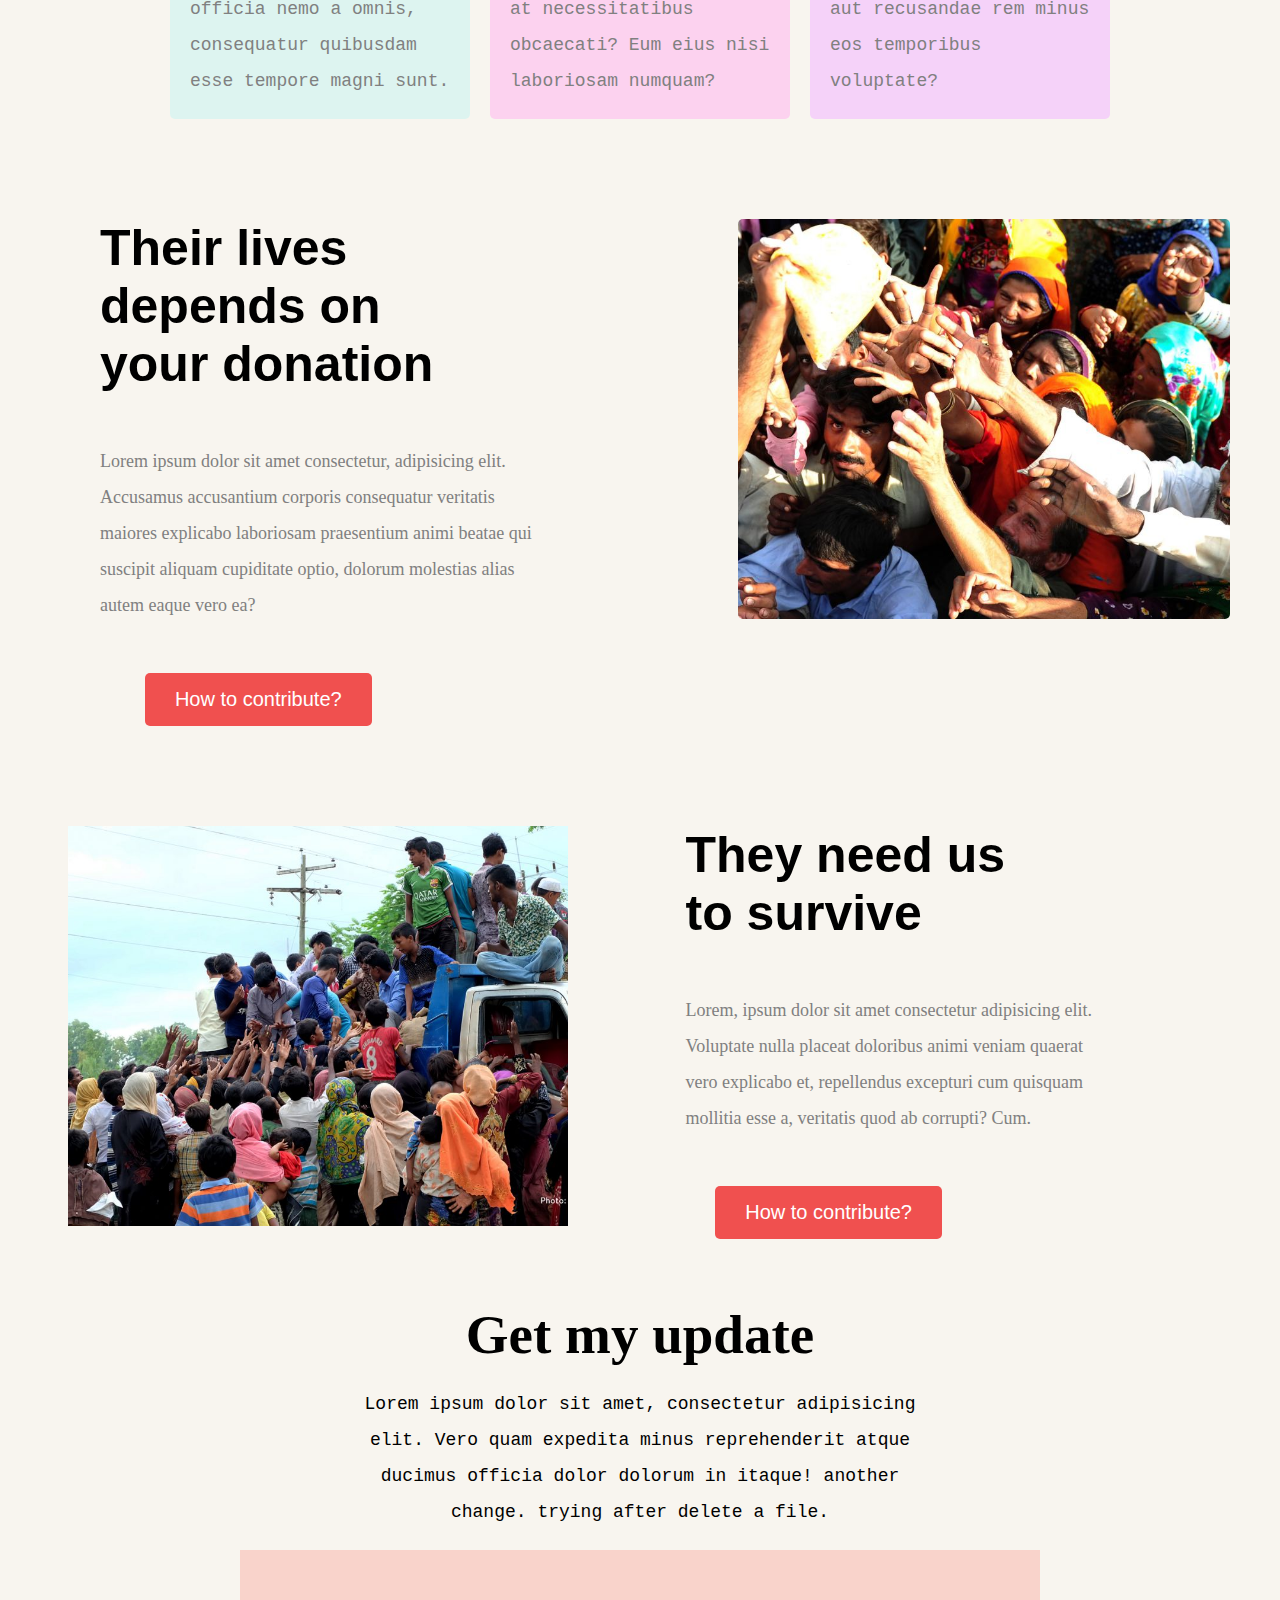
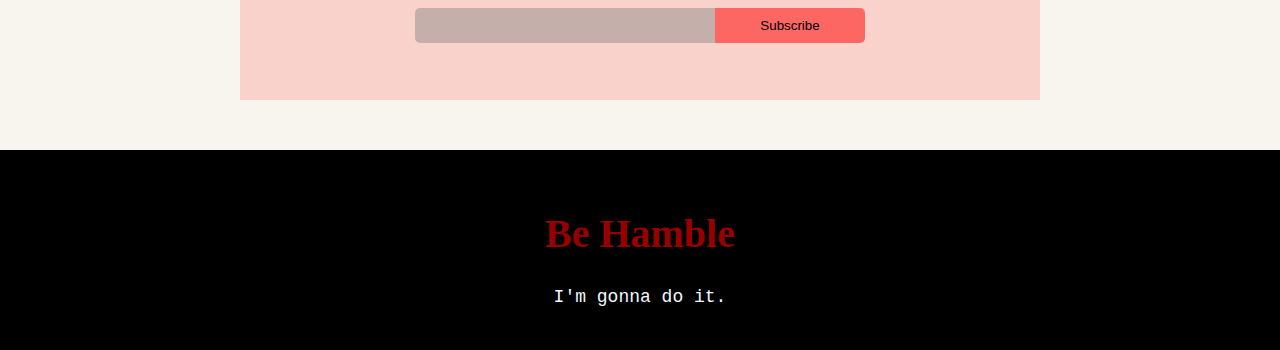
==== commit 39c571da: "sub-final guta" ====
--- a/index.html
+++ b/index.html
@@ -100,22 +100,24 @@
                 <button class="primary-btn">How to contribute?</button>
               </div>
             </div>
-            <div class="img-container right-img">
+
+            <div class="right-img-box">
               <img
                 src="/images/donation0.jpg"
                 alt="donation-img"
-                class="work-img"
+                class="right-img"
               />
             </div>
           </div>
           <div class="work-container">
-            <div class="img-container left-img">
+            <div class="left-img-box">
               <img
-                src="/images/donation1.jpg"
+                src="/images/donation2.jpg"
                 alt="donation-img"
-                class="work-img"
+                class="left-img"
               />
             </div>
+
             <div class="infro-container">
               <h1>They need us to survive</h1>
               <p>
--- a/styles/style.css
+++ b/styles/style.css
@@ -168,27 +168,28 @@
   width: 100%;
 }
 
-.img-container {
-  height: 500px;
-  width: 800px;
-  border-radius: 10px;
-  box-shadow: 1px 1px 2px 2px white;
+.right-img,
+.left-img {
+  height: 400px;
+  width: 500px;
+  object-fit: cover;
+}
+
+.right-img-box,
+.left-img-box {
+  width: 100%;
+  height: 400px;
   margin-top: 100px;
+  border-radius: 5px;
   overflow: hidden;
 }
 
-.right-img {
-  margin-right: 100px;
-}
-
-.left-img {
-  margin-left: 100px;
-}
-.work-img {
-  height: 100%;
-  width: 100%;
-  object-fit: cover;
-  object-position: inherit;
+.right-img-box {
+  margin-right: 50px;
+}
+
+.left-img-box {
+  margin-left: 50px;
 }
 
 .infro-container h1 {
@@ -212,7 +213,7 @@
   padding: 50px 0;
 }
 .btn-align {
-  width: 50%;
+  width: 70%;
 }
 
 .mail-container {
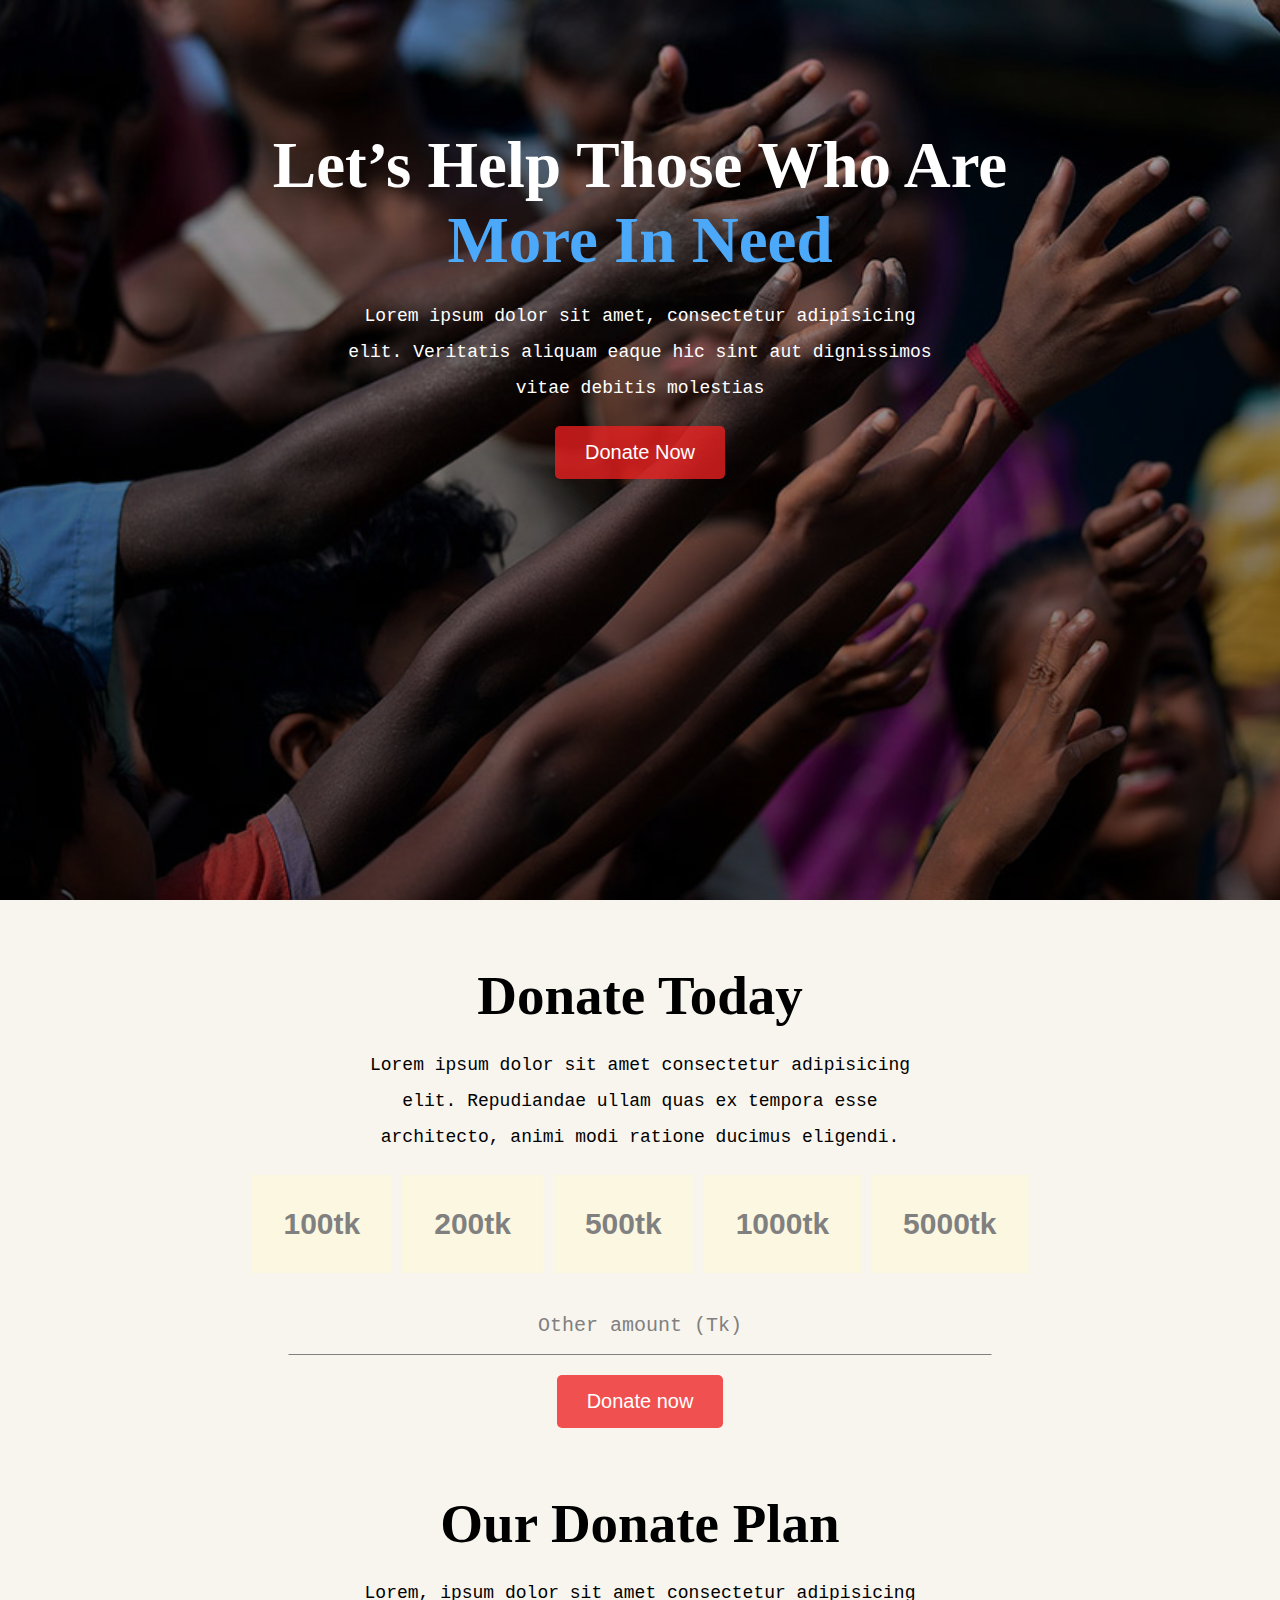
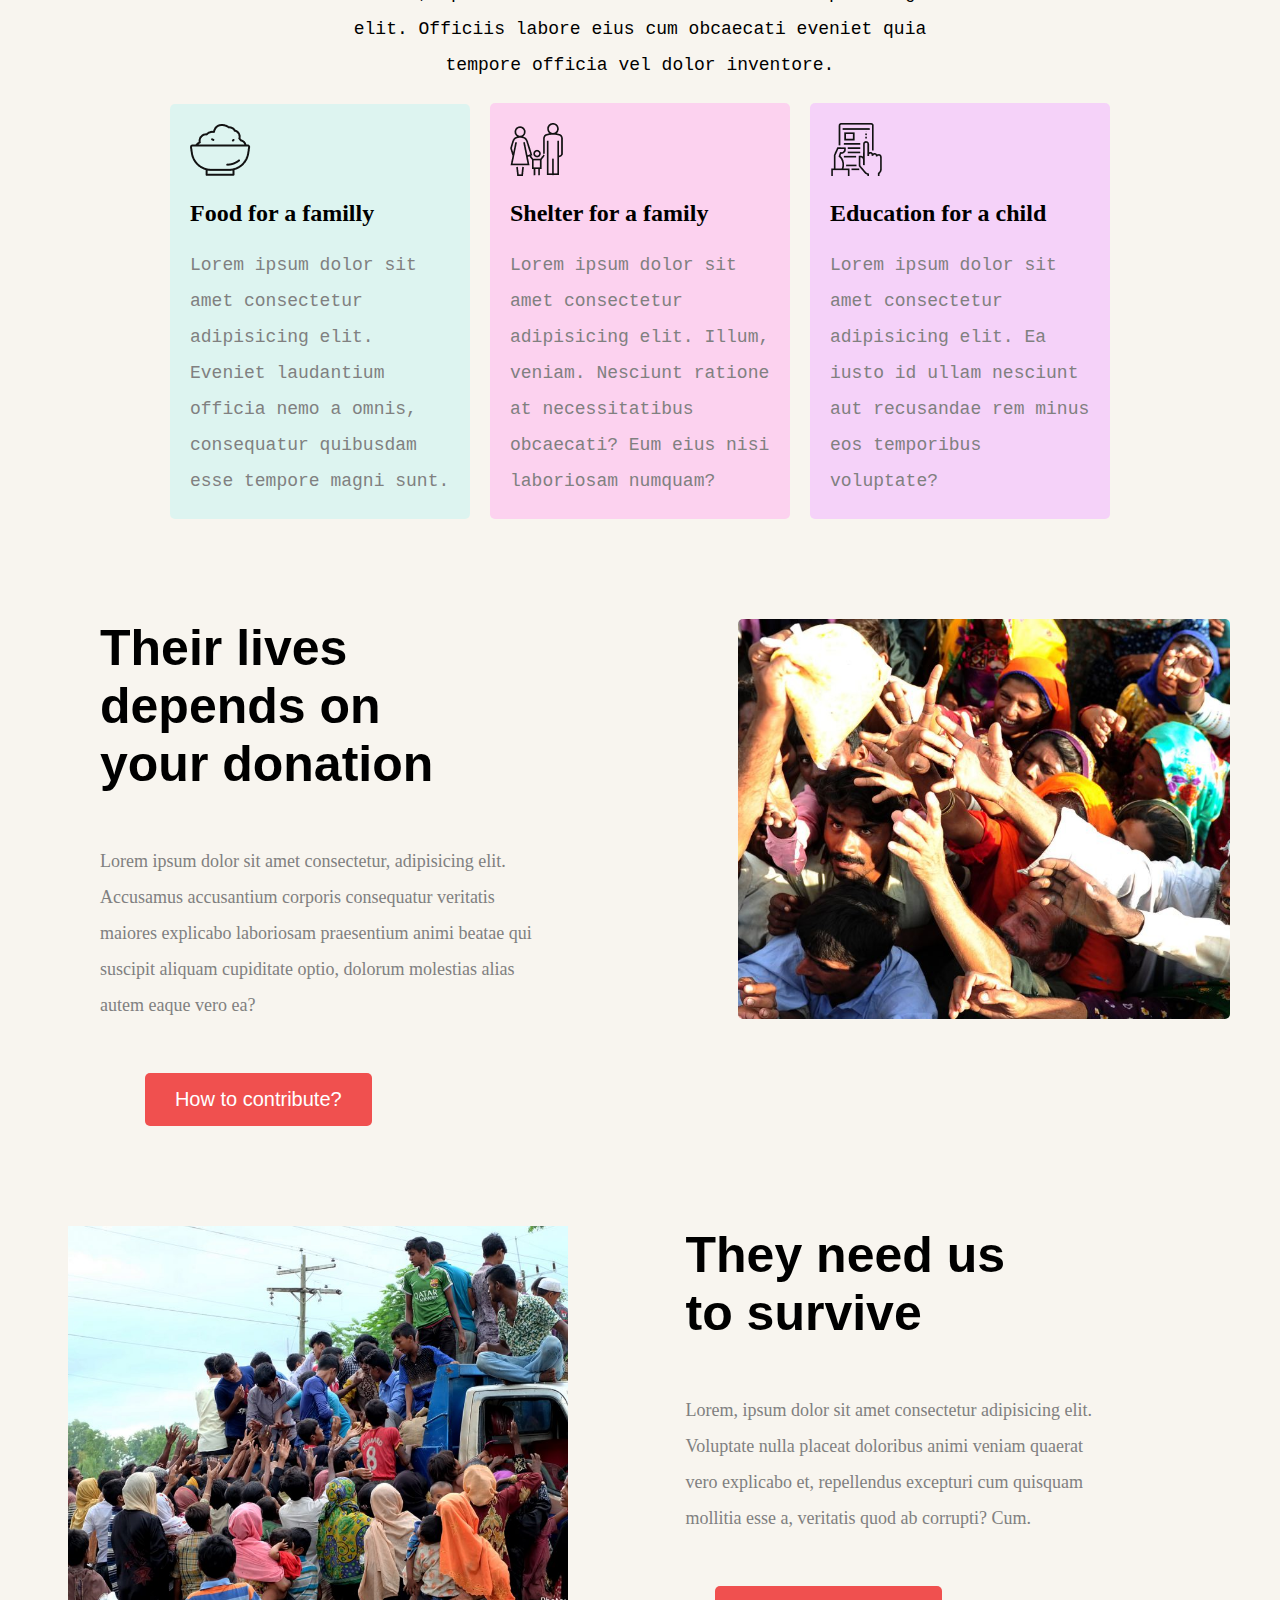
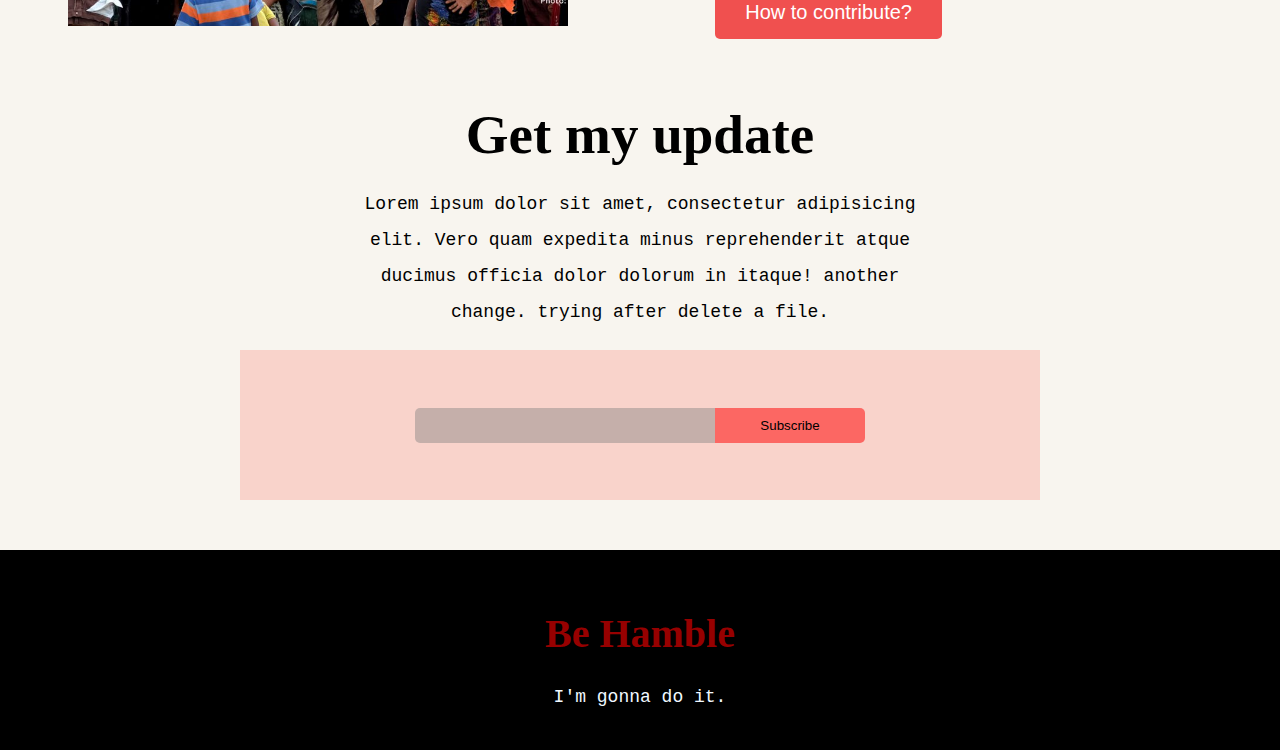
==== commit 40106b72: "small device responsive added" ====
--- a/index.html
+++ b/index.html
@@ -58,7 +58,7 @@
           </p>
           <div class="plan-container">
             <div class="plan-section box-1">
-              <img src="/icons/food.png" alt="food" />
+              <img src="./icons/food.png" alt="food" />
               <h2>Food for a familly</h2>
               <p>
                 Lorem ipsum dolor sit amet consectetur adipisicing elit. Eveniet
@@ -67,7 +67,7 @@
               </p>
             </div>
             <div class="plan-section box-2">
-              <img src="/icons/shelter.png" alt="shelter" />
+              <img src="./icons/shelter.png" alt="shelter" />
               <h2>Shelter for a family</h2>
               <p>
                 Lorem ipsum dolor sit amet consectetur adipisicing elit. Illum,
@@ -76,7 +76,7 @@
               </p>
             </div>
             <div class="plan-section box-3">
-              <img src="/icons/Frame-1.png" alt="eaducation" />
+              <img src="./icons/Frame-1.png" alt="eaducation" />
               <h2>Education for a child</h2>
               <p>
                 Lorem ipsum dolor sit amet consectetur adipisicing elit. Ea
@@ -103,7 +103,7 @@
 
             <div class="right-img-box">
               <img
-                src="/images/donation0.jpg"
+                src="./images/donation0.jpg"
                 alt="donation-img"
                 class="right-img"
               />
@@ -112,7 +112,7 @@
           <div class="work-container">
             <div class="left-img-box">
               <img
-                src="/images/donation2.jpg"
+                src="./images/donation2.jpg"
                 alt="donation-img"
                 class="left-img"
               />
--- a/styles/style.css
+++ b/styles/style.css
@@ -8,7 +8,7 @@
 /* banner section */
 .banner-section {
   width: 100%;
-  height: 500px;
+  height: 100vh;
   background-image: url("../images/donation-banner.jpg"),
     linear-gradient(rgba(49, 45, 45, 0.581), rgba(62, 52, 52, 0.929));
   background-blend-mode: overlay;
@@ -265,3 +265,67 @@
   font-size: 18px;
   font-family: "Courier New", Courier, monospace;
 }
+
+/*style for small device  */
+
+@media screen and (max-width: 576px) {
+  .banner-section {
+    height: 50vh;
+    width: 100vw;
+  }
+  .banner-title {
+    font-size: 16px;
+  }
+  .banner-description,
+  .donate-description,
+  .donation-description {
+    width: 100%;
+    font-size: 14px;
+    line-height: 2;
+    text-align: left;
+  }
+  .select-tk {
+    display: block;
+  }
+  .plan-container {
+    display: grid;
+    grid-template-columns: repeat(1, 1fr);
+  }
+  .work-container {
+    display: grid;
+    grid-template-columns: repeat(1, 1fr);
+  }
+  .work-container h1,
+  .work-container p,
+  .btn-align,
+  .update-description,
+  .mail-container,
+  #mail {
+    width: auto;
+  }
+
+  .left-img,
+  .right-img {
+    display: none;
+  }
+  .right-img-box,
+  .left-img-box,
+  footer {
+    height: auto;
+    margin: 0;
+  }
+  .update-title {
+    font-size: 24px;
+  }
+  footer {
+    padding: 10px;
+  }
+  footer h1 {
+    font-size: 24px;
+    margin: 0;
+    padding: 0;
+  }
+  footer p {
+    padding: 0;
+  }
+}
